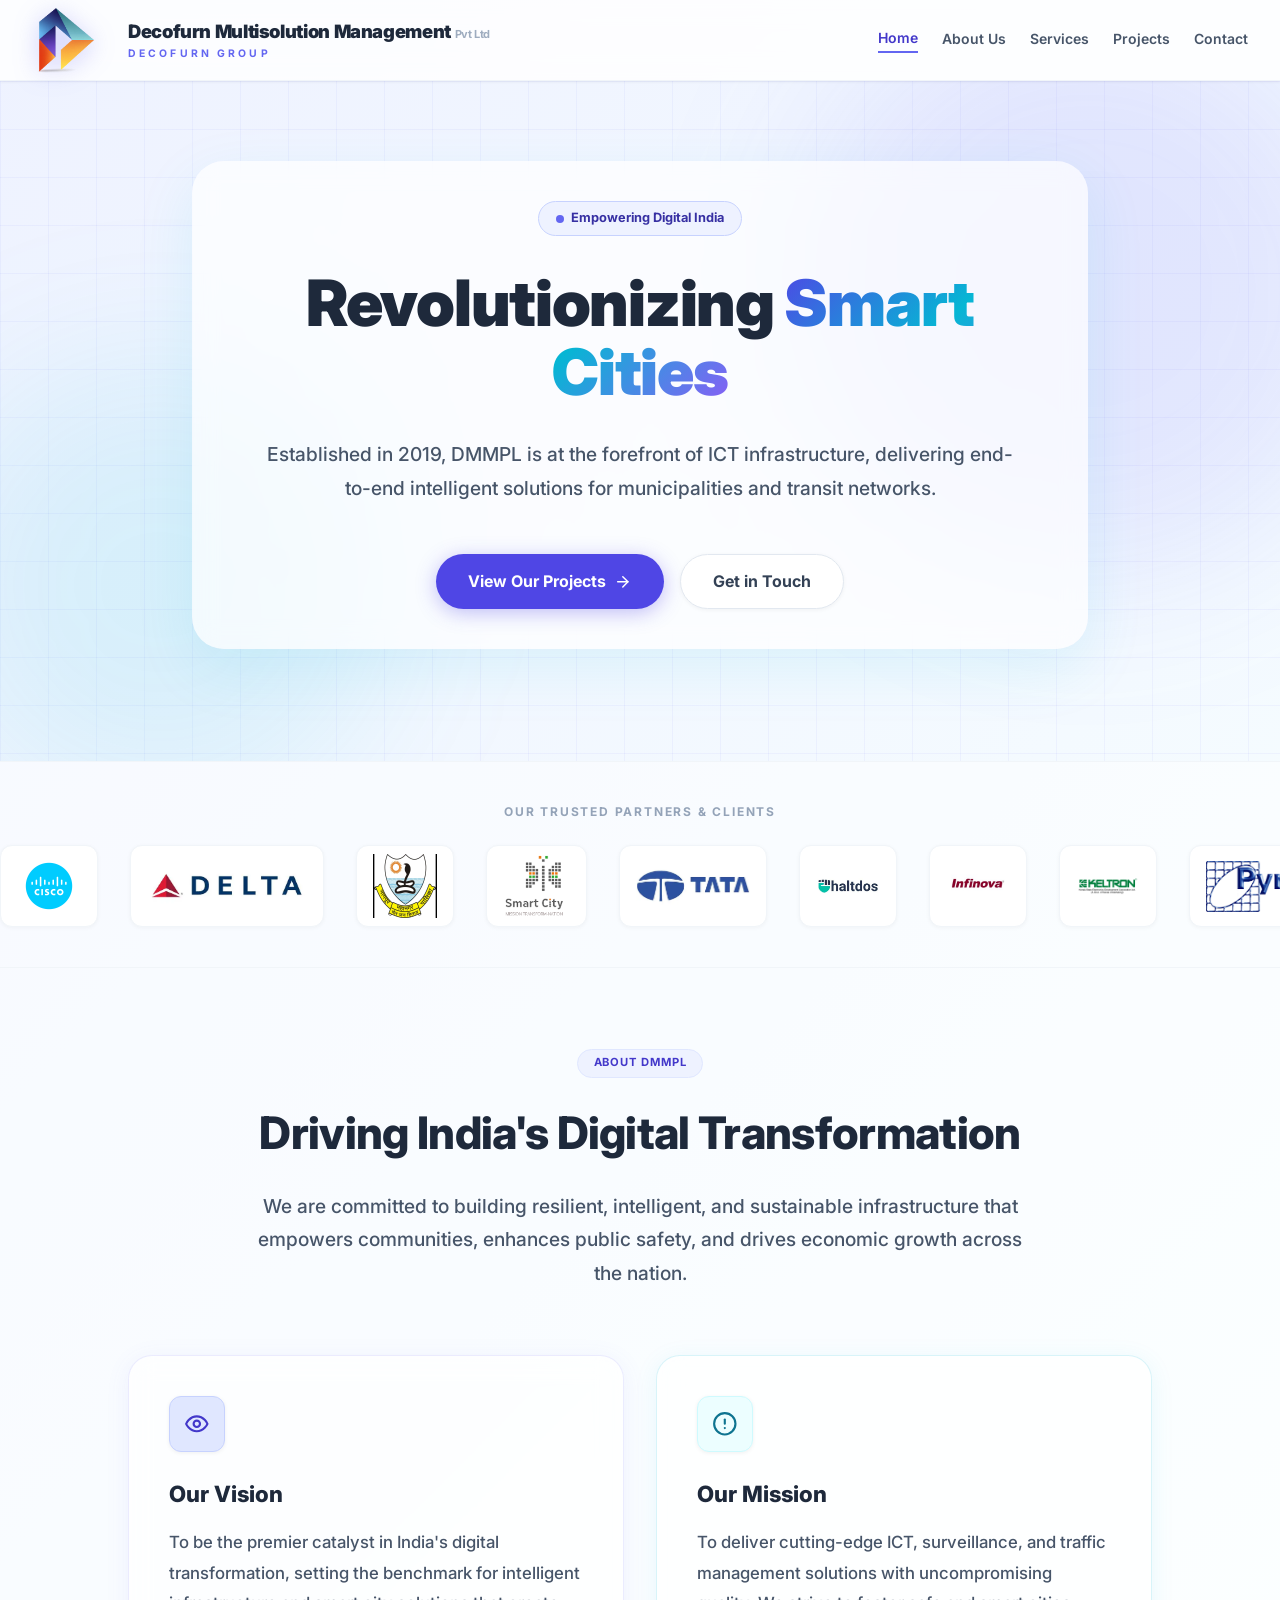
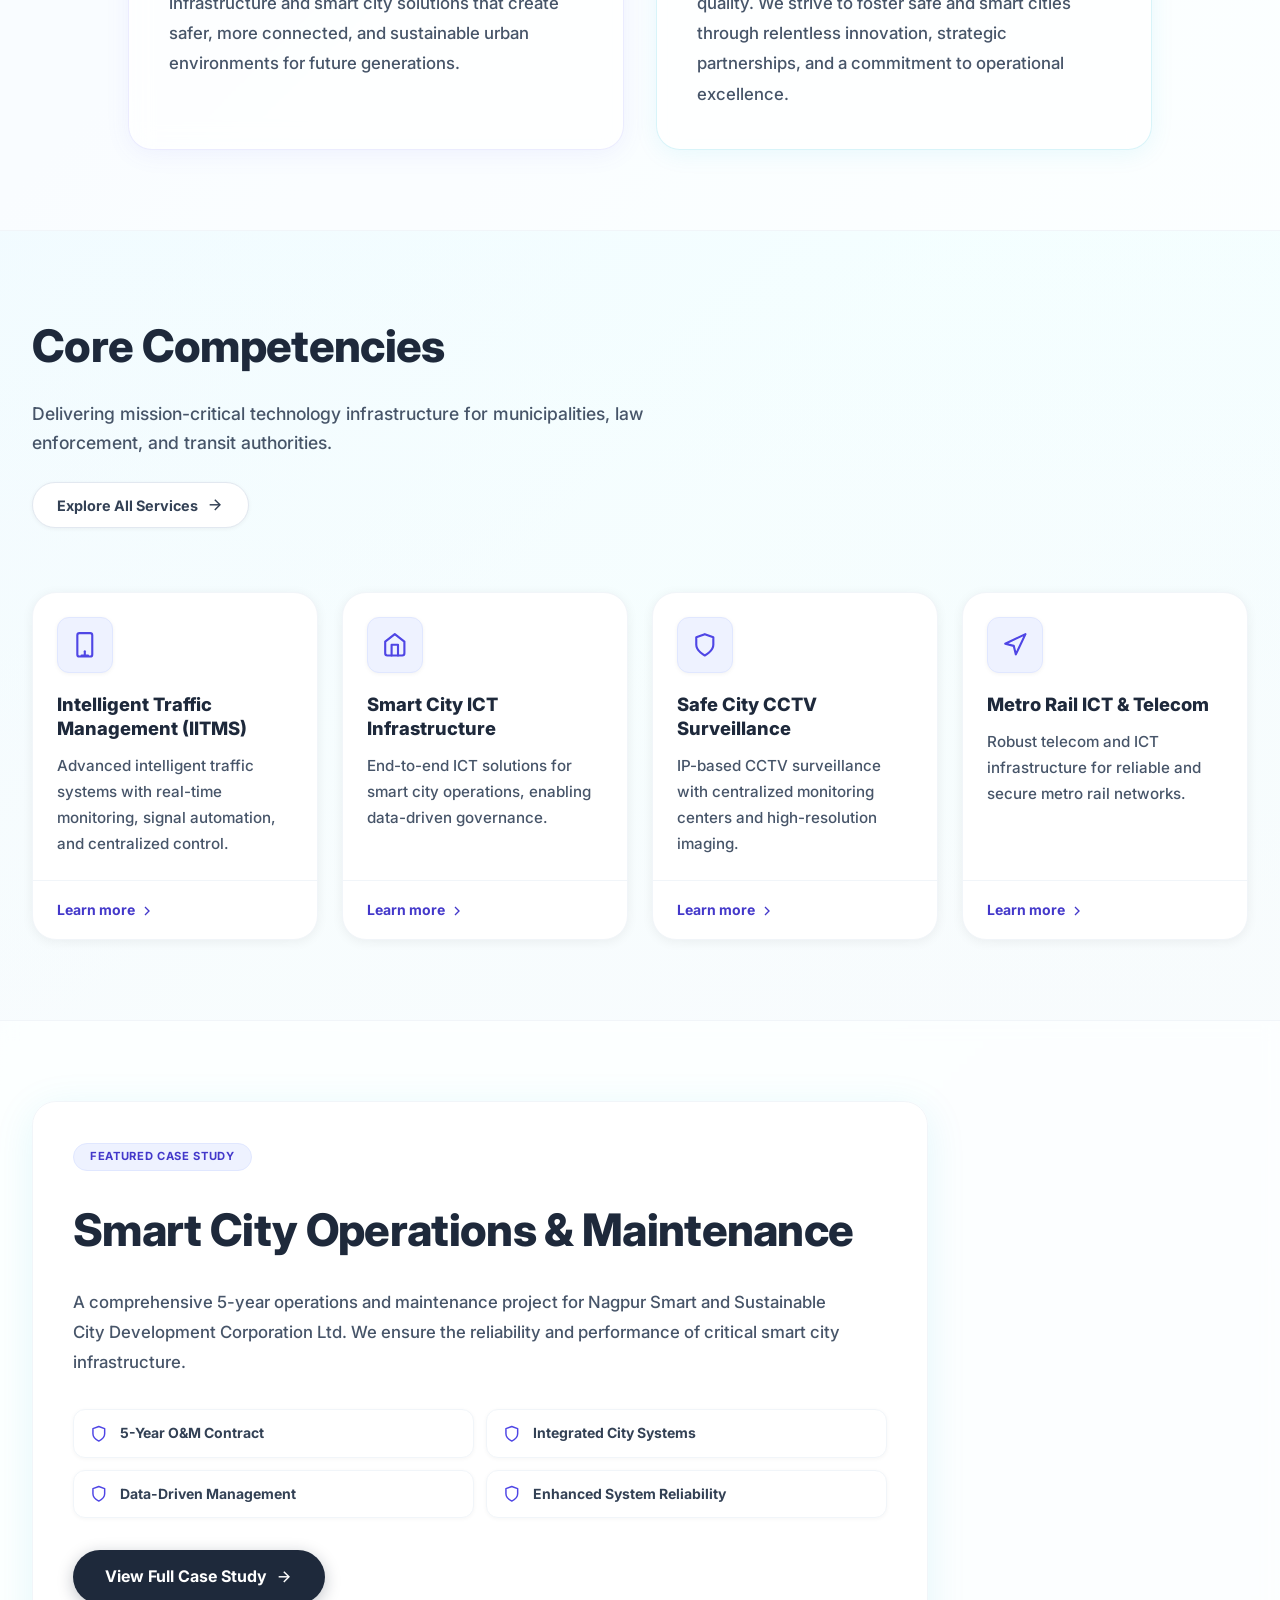
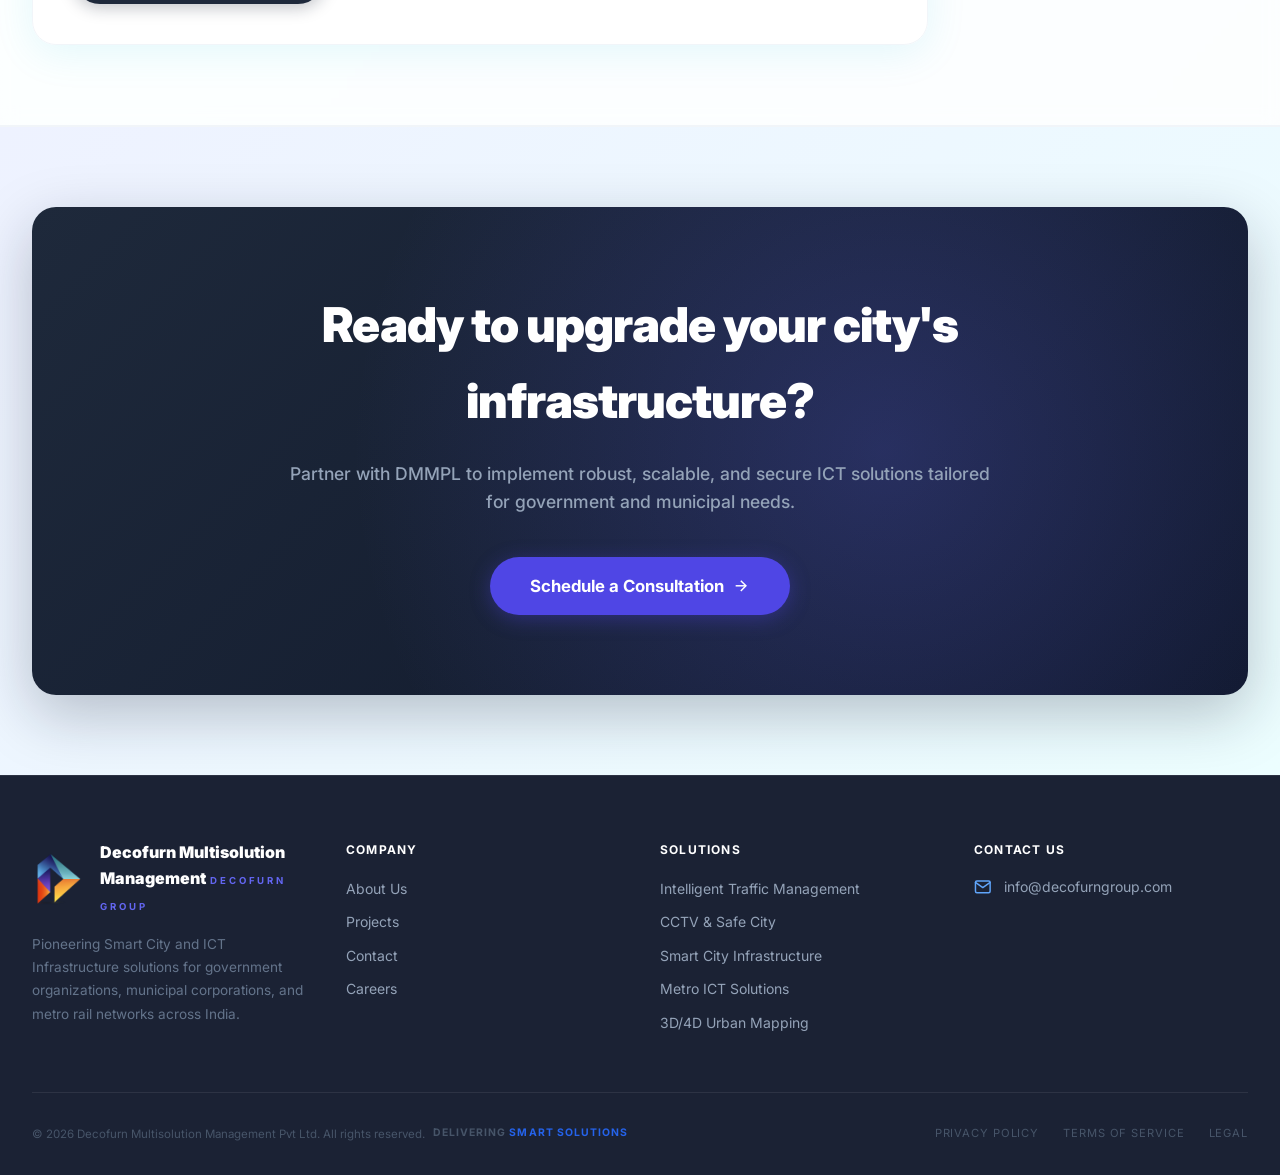
==== index.html @ 56d7ca89 "new" ====
<!DOCTYPE html>
<html lang="en">
<head>
  <meta charset="UTF-8" />
  <meta name="viewport" content="width=device-width, initial-scale=1.0" />
  <title>DMMPL – Revolutionizing Smart Cities | Decofurn Multisolution Management</title>
  <meta name="description" content="DMMPL is at the forefront of ICT infrastructure, delivering intelligent solutions for municipalities and transit networks across India." />
  <link rel="icon" href="favicon.ico" />
  <link rel="stylesheet" href="styles.css" />
</head>
<body class="home-bg">

  <!-- NAVBAR -->
  <nav class="navbar">
    <div class="container">
      <div class="inner">
        <a href="index.html" class="brand-logo">
          <img src="logo.png" alt="DMMPL Logo" />
          <div class="brand-name">
            <span class="main">Decofurn Multisolution Management <span style="font-size:0.6em;font-weight:700;color:#94a3b8;opacity:.9;">Pvt Ltd</span></span>
            <span class="sub">Decofurn Group</span>
          </div>
        </a>
        <div class="nav-links" id="navLinks">
          <a href="index.html" class="active">Home</a>
          <a href="about.html">About Us</a>
          <a href="services.html">Services</a>
          <a href="projects.html">Projects</a>
          <a href="contact.html">Contact</a>
        </div>
        <button class="hamburger" id="hamburger" aria-label="Open menu" aria-expanded="false">
          <svg id="iconMenu" width="24" height="24" fill="none" stroke="currentColor" stroke-width="2" stroke-linecap="round" stroke-linejoin="round" viewBox="0 0 24 24"><line x1="3" y1="6" x2="21" y2="6"/><line x1="3" y1="12" x2="21" y2="12"/><line x1="3" y1="18" x2="21" y2="18"/></svg>
          <svg id="iconClose" width="24" height="24" fill="none" stroke="currentColor" stroke-width="2" stroke-linecap="round" stroke-linejoin="round" viewBox="0 0 24 24" style="display:none"><line x1="18" y1="6" x2="6" y2="18"/><line x1="6" y1="6" x2="18" y2="18"/></svg>
        </button>
      </div>
    </div>
    <div class="mobile-menu" id="mobileMenu">
      <a href="index.html" class="active">Home</a>
      <a href="about.html">About Us</a>
      <a href="services.html">Services</a>
      <a href="projects.html">Projects</a>
      <a href="contact.html">Contact</a>
    </div>
  </nav>

  <!-- HERO -->
  <section style="position:relative;padding:5rem 0 7rem;overflow:hidden;">
    <div class="tech-bg">
      <div class="blob blob-1"></div>
      <div class="blob blob-2"></div>
    </div>
    <div class="container" style="position:relative;z-index:1;">
      <div style="display:flex;justify-content:center;">
        <div class="glass-light fade-in" style="max-width:56rem;width:100%;padding:2.5rem 2rem;border-radius:2rem;box-shadow:0 20px 60px rgba(6,182,212,0.1);display:flex;flex-direction:column;align-items:center;text-align:center;">
          <div class="badge" style="margin-bottom:2rem;">
            <span class="dot"></span>Empowering Digital India
          </div>
          <h1 class="h1" style="color:#1e293b;margin-bottom:2rem;">
            Revolutionizing&nbsp;<span class="gradient-text">Smart Cities</span>
          </h1>
          <p class="lead" style="max-width:48rem;margin-bottom:3rem;">
            Established in 2019, DMMPL is at the forefront of ICT infrastructure, delivering end-to-end intelligent solutions for municipalities and transit networks.
          </p>
          <div style="display:flex;flex-wrap:wrap;gap:1rem;justify-content:center;">
            <a href="projects.html" class="btn btn-primary">
              View Our Projects
              <svg width="20" height="20" fill="none" stroke="currentColor" stroke-width="2" stroke-linecap="round" stroke-linejoin="round" viewBox="0 0 24 24"><line x1="5" y1="12" x2="19" y2="12"/><polyline points="12 5 19 12 12 19"/></svg>
            </a>
            <a href="contact.html" class="btn btn-outline">Get in Touch</a>
          </div>
        </div>
      </div>
    </div>
  </section>

  <!-- LOGO SLIDER -->
  <section class="logo-slider-wrap">
    <p class="logo-slider-label">Our Trusted Partners &amp; Clients</p>
    <div class="logo-slider-track" id="logoTrack">
      <div class="logo-item"><img src="clients/cisco.png" alt="Cisco" onerror="this.src='https://placehold.jp/16/b45309/ffffff/140x44.png?text=Cisco'" /></div>
      <div class="logo-item"><img src="clients/delta.png" alt="Delta" onerror="this.src='https://placehold.jp/16/b45309/ffffff/140x44.png?text=Delta'" /></div>
      <div class="logo-item"><img src="clients/nmc.jpg" alt="NMC" onerror="this.src='https://placehold.jp/16/b45309/ffffff/140x44.png?text=NMC'" /></div>
      <div class="logo-item"><img src="clients/smartcity.png" alt="Smart City" onerror="this.src='https://placehold.jp/16/b45309/ffffff/140x44.png?text=Smart+City'" /></div>
      <div class="logo-item"><img src="clients/tata.png" alt="Tata" onerror="this.src='https://placehold.jp/16/b45309/ffffff/140x44.png?text=Tata'" /></div>
      <div class="logo-item"><img src="clients/haltdos2.png" alt="HaltDos" onerror="this.src='https://placehold.jp/16/b45309/ffffff/140x44.png?text=HaltDos'" /></div>
      <div class="logo-item"><img src="clients/infinova.png.jpeg" alt="Infinova" onerror="this.src='https://placehold.jp/16/b45309/ffffff/140x44.png?text=Infinova'" /></div>
      <div class="logo-item"><img src="clients/keltron1.png" alt="Keltron" onerror="this.src='https://placehold.jp/16/b45309/ffffff/140x44.png?text=Keltron'" /></div>
      <div class="logo-item"><img src="clients/pyrotech.png" alt="Pyrotech" onerror="this.src='https://placehold.jp/16/b45309/ffffff/140x44.png?text=Pyrotech'" /></div>
      <!-- duplicate for seamless scroll -->
      <div class="logo-item"><img src="clients/cisco.png" alt="Cisco" onerror="this.src='https://placehold.jp/16/b45309/ffffff/140x44.png?text=Cisco'" /></div>
      <div class="logo-item"><img src="clients/delta.png" alt="Delta" onerror="this.src='https://placehold.jp/16/b45309/ffffff/140x44.png?text=Delta'" /></div>
      <div class="logo-item"><img src="clients/nmc.jpg" alt="NMC" onerror="this.src='https://placehold.jp/16/b45309/ffffff/140x44.png?text=NMC'" /></div>
      <div class="logo-item"><img src="clients/smartcity.png" alt="Smart City" onerror="this.src='https://placehold.jp/16/b45309/ffffff/140x44.png?text=Smart+City'" /></div>
      <div class="logo-item"><img src="clients/tata.png" alt="Tata" onerror="this.src='https://placehold.jp/16/b45309/ffffff/140x44.png?text=Tata'" /></div>
      <div class="logo-item"><img src="clients/haltdos2.png" alt="HaltDos" onerror="this.src='https://placehold.jp/16/b45309/ffffff/140x44.png?text=HaltDos'" /></div>
      <div class="logo-item"><img src="clients/infinova.png.jpeg" alt="Infinova" onerror="this.src='https://placehold.jp/16/b45309/ffffff/140x44.png?text=Infinova'" /></div>
      <div class="logo-item"><img src="clients/keltron1.png" alt="Keltron" onerror="this.src='https://placehold.jp/16/b45309/ffffff/140x44.png?text=Keltron'" /></div>
      <div class="logo-item"><img src="clients/pyrotech.png" alt="Pyrotech" onerror="this.src='https://placehold.jp/16/b45309/ffffff/140x44.png?text=Pyrotech'" /></div>
    </div>
  </section>

  <!-- VISION & MISSION -->
  <section class="section" style="background:rgba(255,255,255,0.5);">
    <div class="container">
      <div style="max-width:48rem;margin:0 auto;text-align:center;margin-bottom:4rem;">
        <span class="section-tag">About DMMPL</span>
        <h2 class="h2" style="color:#1e293b;margin-bottom:1.25rem;">Driving India's Digital Transformation</h2>
        <p class="lead">We are committed to building resilient, intelligent, and sustainable infrastructure that empowers communities, enhances public safety, and drives economic growth across the nation.</p>
      </div>
      <div class="grid-2" style="max-width:64rem;margin:0 auto;">
        <div class="vm-card fade-in">
          <div class="vm-icon indigo">
            <svg fill="none" stroke="currentColor" stroke-width="2" stroke-linecap="round" stroke-linejoin="round" viewBox="0 0 24 24"><path d="M2 12s3-7 10-7 10 7 10 7-3 7-10 7-10-7-10-7z"/><circle cx="12" cy="12" r="3"/></svg>
          </div>
          <h3 style="font-size:1.4rem;font-weight:800;color:#1e293b;margin-bottom:1rem;">Our Vision</h3>
          <p style="color:#475569;line-height:1.8;font-size:1.05rem;font-weight:500;">To be the premier catalyst in India's digital transformation, setting the benchmark for intelligent infrastructure and smart city solutions that create safer, more connected, and sustainable urban environments for future generations.</p>
        </div>
        <div class="vm-card fade-in" style="border-color:rgba(6,182,212,0.15);box-shadow:0 4px 24px rgba(6,182,212,0.08);">
          <div class="vm-icon cyan">
            <svg fill="none" stroke="currentColor" stroke-width="2" stroke-linecap="round" stroke-linejoin="round" viewBox="0 0 24 24"><circle cx="12" cy="12" r="10"/><line x1="12" y1="8" x2="12" y2="12"/><line x1="12" y1="16" x2="12.01" y2="16"/></svg>
          </div>
          <h3 style="font-size:1.4rem;font-weight:800;color:#1e293b;margin-bottom:1rem;">Our Mission</h3>
          <p style="color:#475569;line-height:1.8;font-size:1.05rem;font-weight:500;">To deliver cutting-edge ICT, surveillance, and traffic management solutions with uncompromising quality. We strive to foster safe and smart cities through relentless innovation, strategic partnerships, and a commitment to operational excellence.</p>
        </div>
      </div>
    </div>
  </section>

  <!-- SERVICES OVERVIEW -->
  <section class="section" style="background:linear-gradient(to bottom,rgba(236,254,255,0.3),rgba(248,250,252,0.5));border-top:1px solid #f1f5f9;">
    <div class="container">
      <div style="display:flex;flex-direction:column;gap:1.5rem;margin-bottom:4rem;">
        <div style="max-width:40rem;">
          <h2 class="h2" style="color:#1e293b;margin-bottom:1rem;">Core Competencies</h2>
          <p style="color:#475569;font-size:1.1rem;font-weight:500;line-height:1.7;">Delivering mission-critical technology infrastructure for municipalities, law enforcement, and transit authorities.</p>
        </div>
        <div>
          <a href="services.html" class="btn btn-outline" style="font-size:0.9rem;padding:0.65rem 1.5rem;">
            Explore All Services
            <svg width="16" height="16" fill="none" stroke="currentColor" stroke-width="2" viewBox="0 0 24 24"><line x1="5" y1="12" x2="19" y2="12"/><polyline points="12 5 19 12 12 19"/></svg>
          </a>
        </div>
      </div>
      <div class="grid-4">
        <!-- Card 1 -->
        <div class="card fade-in">
          <div class="card-header">
            <div class="card-icon">
              <svg fill="none" stroke="currentColor" stroke-width="2" stroke-linecap="round" stroke-linejoin="round" viewBox="0 0 24 24"><rect x="5" y="1" width="14" height="22" rx="2" ry="2"/><polyline points="12 18 12 22"/><line x1="9" y1="22" x2="15" y2="22"/></svg>
            </div>
            <h3>Intelligent Traffic Management (IITMS)</h3>
          </div>
          <div class="card-body"><p>Advanced intelligent traffic systems with real-time monitoring, signal automation, and centralized control.</p></div>
          <div class="card-footer">
            <a href="services.html#traffic" class="card-learn-more">Learn more <svg fill="none" stroke="currentColor" stroke-width="2" viewBox="0 0 24 24"><polyline points="9 18 15 12 9 6"/></svg></a>
          </div>
        </div>
        <!-- Card 2 -->
        <div class="card fade-in">
          <div class="card-header">
            <div class="card-icon">
              <svg fill="none" stroke="currentColor" stroke-width="2" stroke-linecap="round" stroke-linejoin="round" viewBox="0 0 24 24"><path d="M3 9L12 2 21 9V20a2 2 0 0 1-2 2H5a2 2 0 0 1-2-2z"/><polyline points="9 22 9 12 15 12 15 22"/></svg>
            </div>
            <h3>Smart City ICT Infrastructure</h3>
          </div>
          <div class="card-body"><p>End-to-end ICT solutions for smart city operations, enabling data-driven governance.</p></div>
          <div class="card-footer">
            <a href="services.html#smart-city" class="card-learn-more">Learn more <svg fill="none" stroke="currentColor" stroke-width="2" viewBox="0 0 24 24"><polyline points="9 18 15 12 9 6"/></svg></a>
          </div>
        </div>
        <!-- Card 3 -->
        <div class="card fade-in">
          <div class="card-header">
            <div class="card-icon">
              <svg fill="none" stroke="currentColor" stroke-width="2" stroke-linecap="round" stroke-linejoin="round" viewBox="0 0 24 24"><path d="M12 22s8-4 8-10V5l-8-3-8 3v7c0 6 8 10 8 10z"/></svg>
            </div>
            <h3>Safe City CCTV Surveillance</h3>
          </div>
          <div class="card-body"><p>IP-based CCTV surveillance with centralized monitoring centers and high-resolution imaging.</p></div>
          <div class="card-footer">
            <a href="services.html#cctv" class="card-learn-more">Learn more <svg fill="none" stroke="currentColor" stroke-width="2" viewBox="0 0 24 24"><polyline points="9 18 15 12 9 6"/></svg></a>
          </div>
        </div>
        <!-- Card 4 -->
        <div class="card fade-in">
          <div class="card-header">
            <div class="card-icon">
              <svg fill="none" stroke="currentColor" stroke-width="2" stroke-linecap="round" stroke-linejoin="round" viewBox="0 0 24 24"><polygon points="3 11 22 2 13 21 11 13 3 11"/></svg>
            </div>
            <h3>Metro Rail ICT &amp; Telecom</h3>
          </div>
          <div class="card-body"><p>Robust telecom and ICT infrastructure for reliable and secure metro rail networks.</p></div>
          <div class="card-footer">
            <a href="services.html#metro" class="card-learn-more">Learn more <svg fill="none" stroke="currentColor" stroke-width="2" viewBox="0 0 24 24"><polyline points="9 18 15 12 9 6"/></svg></a>
          </div>
        </div>
      </div>
    </div>
  </section>

  <!-- FEATURED PROJECT -->
  <section class="section" style="border-top:1px solid #f1f5f9;border-bottom:1px solid #f1f5f9;background:rgba(255,255,255,0.6);backdrop-filter:blur(8px);">
    <div class="container">
      <div class="featured-project fade-in-left">
        <span class="badge-sm" style="margin-bottom:1.5rem;">Featured Case Study</span>
        <h2 class="h2" style="color:#1e293b;margin-bottom:1.25rem;">Smart City Operations &amp; Maintenance</h2>
        <p style="color:#475569;font-size:1.05rem;line-height:1.8;margin-bottom:2rem;max-width:48rem;font-weight:500;">A comprehensive 5-year operations and maintenance project for Nagpur Smart and Sustainable City Development Corporation Ltd. We ensure the reliability and performance of critical smart city infrastructure.</p>
        <ul class="highlight-list">
          <li class="highlight-item">
            <svg fill="none" stroke="currentColor" stroke-width="2" stroke-linecap="round" stroke-linejoin="round" viewBox="0 0 24 24"><path d="M12 22s8-4 8-10V5l-8-3-8 3v7c0 6 8 10 8 10z"/></svg>
            <span>5-Year O&amp;M Contract</span>
          </li>
          <li class="highlight-item">
            <svg fill="none" stroke="currentColor" stroke-width="2" stroke-linecap="round" stroke-linejoin="round" viewBox="0 0 24 24"><path d="M12 22s8-4 8-10V5l-8-3-8 3v7c0 6 8 10 8 10z"/></svg>
            <span>Integrated City Systems</span>
          </li>
          <li class="highlight-item">
            <svg fill="none" stroke="currentColor" stroke-width="2" stroke-linecap="round" stroke-linejoin="round" viewBox="0 0 24 24"><path d="M12 22s8-4 8-10V5l-8-3-8 3v7c0 6 8 10 8 10z"/></svg>
            <span>Data-Driven Management</span>
          </li>
          <li class="highlight-item">
            <svg fill="none" stroke="currentColor" stroke-width="2" stroke-linecap="round" stroke-linejoin="round" viewBox="0 0 24 24"><path d="M12 22s8-4 8-10V5l-8-3-8 3v7c0 6 8 10 8 10z"/></svg>
            <span>Enhanced System Reliability</span>
          </li>
        </ul>
        <a href="projects.html" class="btn btn-dark">
          View Full Case Study
          <svg width="16" height="16" fill="none" stroke="currentColor" stroke-width="2" viewBox="0 0 24 24"><line x1="5" y1="12" x2="19" y2="12"/><polyline points="12 5 19 12 12 19"/></svg>
        </a>
      </div>
    </div>
  </section>

  <!-- CTA BANNER -->
  <section class="section" style="background:linear-gradient(135deg,#eef2ff,#ecfeff);border-top:1px solid #f1f5f9;">
    <div class="container">
      <div class="cta-banner fade-in">
        <div class="cta-banner-inner">
          <h2>Ready to upgrade your city's infrastructure?</h2>
          <p>Partner with DMMPL to implement robust, scalable, and secure ICT solutions tailored for government and municipal needs.</p>
          <a href="contact.html" class="btn btn-primary" style="font-size:1.05rem;padding:1rem 2.5rem;">
            Schedule a Consultation
            <svg width="20" height="20" fill="none" stroke="currentColor" stroke-width="2" viewBox="0 0 24 24"><line x1="5" y1="12" x2="19" y2="12"/><polyline points="12 5 19 12 12 19"/></svg>
          </a>
        </div>
      </div>
    </div>
  </section>

  <!-- FOOTER -->
  <footer>
    <div class="container">
      <div class="footer-grid">
        <div>
          <div class="footer-brand-logo">
            <img src="logo.png" alt="DMMPL Logo" />
            <div class="footer-brand-name">
              <span class="main">Decofurn Multisolution Management</span>
              <span class="sub">Decofurn Group</span>
            </div>
          </div>
          <p class="desc">Pioneering Smart City and ICT Infrastructure solutions for government organizations, municipal corporations, and metro rail networks across India.</p>
        </div>
        <div>
          <h4>Company</h4>
          <ul>
            <li><a href="about.html">About Us</a></li>
            <li><a href="projects.html">Projects</a></li>
            <li><a href="contact.html">Contact</a></li>
            <li><a href="#">Careers</a></li>
          </ul>
        </div>
        <div>
          <h4>Solutions</h4>
          <ul>
            <li><a href="services.html#traffic">Intelligent Traffic Management</a></li>
            <li><a href="services.html#cctv">CCTV &amp; Safe City</a></li>
            <li><a href="services.html#smart-city">Smart City Infrastructure</a></li>
            <li><a href="services.html#metro">Metro ICT Solutions</a></li>
            <li><a href="services.html#mapping">3D/4D Urban Mapping</a></li>
          </ul>
        </div>
        <div>
          <h4>Contact Us</h4>
          <ul class="footer-contact">
            <li>
              <svg fill="none" stroke="currentColor" stroke-width="2" stroke-linecap="round" stroke-linejoin="round" viewBox="0 0 24 24"><path d="M4 4h16c1.1 0 2 .9 2 2v12c0 1.1-.9 2-2 2H4c-1.1 0-2-.9-2-2V6c0-1.1.9-2 2-2z"/><polyline points="22 6 12 13 2 6"/></svg>
              <span>info@decofurngroup.com</span>
            </li>
          </ul>
        </div>
      </div>
      <div class="footer-bottom">
        <div style="display:flex;flex-wrap:wrap;gap:0.5rem;align-items:center;justify-content:center;">
          <p>&copy; <span id="year"></span> Decofurn Multisolution Management Pvt Ltd. All rights reserved.</p>
          <span style="display:none;" class="sep">|</span>
          <p style="font-weight:700;text-transform:uppercase;letter-spacing:0.1em;font-size:0.65rem;">Delivering <a href="https://www.codenbuild.tech" target="_blank" rel="noopener" style="color:#2563eb;">SMART SOLUTIONS</a></p>
        </div>
        <div class="footer-bottom-links">
          <a href="#">Privacy Policy</a>
          <a href="#">Terms of Service</a>
          <a href="#">Legal</a>
        </div>
      </div>
    </div>
  </footer>

  <!-- Scroll to Top -->
  <button id="scroll-top" aria-label="Scroll to top">
    <svg fill="none" stroke="currentColor" stroke-width="2.5" stroke-linecap="round" stroke-linejoin="round" viewBox="0 0 24 24"><polyline points="18 15 12 9 6 15"/></svg>
  </button>

  <script src="main.js"></script>
</body>
</html>
---- styles.css ----
/* ============================================
   DMML Corporate Website – styles.css
   ============================================ */

@import url('https://fonts.googleapis.com/css2?family=Inter:wght@400;500;600;700;800;900&display=swap');

/* ─── Reset & Base ─────────────────────────── */
*, *::before, *::after { box-sizing: border-box; margin: 0; padding: 0; }

html { scroll-behavior: smooth; }

body {
  font-family: 'Inter', sans-serif;
  color: #1e293b;
  background: #f8fafc;
  line-height: 1.6;
  min-height: 100vh;
}

img { max-width: 100%; display: block; }
a  { text-decoration: none; color: inherit; }
ul { list-style: none; }

/* ─── CSS Variables ─────────────────────────── */
:root {
  --indigo-50:  #eef2ff;
  --indigo-100: #e0e7ff;
  --indigo-200: #c7d2fe;
  --indigo-500: #6366f1;
  --indigo-600: #4f46e5;
  --indigo-700: #4338ca;
  --indigo-800: #3730a3;
  --cyan-50:    #ecfeff;
  --cyan-100:   #cffafe;
  --cyan-500:   #06b6d4;
  --cyan-700:   #0e7490;
  --blue-50:    #eff6ff;
  --blue-100:   #dbeafe;
  --blue-400:   #60a5fa;
  --blue-500:   #3b82f6;
  --blue-600:   #2563eb;
  --blue-700:   #1d4ed8;
  --slate-50:   #f8fafc;
  --slate-100:  #f1f5f9;
  --slate-200:  #e2e8f0;
  --slate-300:  #cbd5e1;
  --slate-400:  #94a3b8;
  --slate-500:  #64748b;
  --slate-600:  #475569;
  --slate-700:  #334155;
  --slate-800:  #1e293b;
  --slate-900:  #0f172a;
  --emerald-50: #ecfdf5;
  --emerald-100:#d1fae5;
  --emerald-500:#10b981;
  --emerald-700:#047857;
  --red-50:     #fef2f2;
  --red-200:    #fecaca;
  --red-800:    #991b1b;
}

/* ─── Container ─────────────────────────────── */
.container {
  width: 100%;
  max-width: 1280px;
  margin: 0 auto;
  padding: 0 1rem;
}
@media (min-width: 640px)  { .container { padding: 0 1.5rem; } }
@media (min-width: 1024px) { .container { padding: 0 2rem;   } }

/* ─── Glassmorphism utilities ────────────────── */
.glass-light {
  background: rgba(255,255,255,0.7);
  backdrop-filter: blur(12px);
  -webkit-backdrop-filter: blur(12px);
}
.glass-dark {
  background: rgba(15,23,42,0.92);
  backdrop-filter: blur(12px);
  -webkit-backdrop-filter: blur(12px);
}

/* ─── NAVBAR ────────────────────────────────── */
.navbar {
  position: sticky;
  top: 0;
  z-index: 50;
  width: 100%;
  background: rgba(255,255,255,0.82);
  backdrop-filter: blur(12px);
  -webkit-backdrop-filter: blur(12px);
  border-bottom: 1px solid var(--slate-100);
  box-shadow: 0 1px 3px rgba(0,0,0,0.06);
}
.navbar .inner {
  display: flex;
  align-items: center;
  justify-content: space-between;
  height: 80px;
}
.brand-logo {
  display: flex;
  align-items: center;
  gap: 1rem;
  text-decoration: none;
}
.brand-logo img {
  height: 72px;
  width: auto;
  object-fit: contain;
  filter: drop-shadow(0 4px 12px rgba(99,102,241,0.3));
  animation: logoPulse 4s ease-in-out infinite;
}
@keyframes logoPulse {
  0%,100% { transform: scale(1) rotate(-2deg); }
  50%      { transform: scale(1.05) rotate(2deg); }
}
.brand-logo:hover img { transform: scale(1.15) rotate(-5deg); transition: transform .3s; }
.brand-name { display: flex; flex-direction: column; margin-left: 0.5rem; padding-top: 0.25rem; }
.brand-name .main {
  font-size: 1.15rem;
  font-weight: 900;
  letter-spacing: -0.02em;
  color: var(--slate-800);
  line-height: 1;
}
.brand-name .sub {
  font-size: 0.65rem;
  font-weight: 700;
  letter-spacing: 0.3em;
  color: var(--indigo-500);
  text-transform: uppercase;
  margin-top: 0.35rem;
}

/* Desktop nav links */
.nav-links {
  display: none;
  align-items: center;
  gap: 1.5rem;
}
.nav-links a {
  font-size: 0.875rem;
  font-weight: 600;
  color: var(--slate-600);
  transition: color .2s;
  padding-bottom: 2px;
}
.nav-links a:hover, .nav-links a.active {
  color: var(--indigo-700);
}
.nav-links a.active {
  border-bottom: 2px solid var(--indigo-500);
}
@media (min-width: 768px) { .nav-links { display: flex; } }

/* Hamburger */
.hamburger {
  display: flex;
  background: none;
  border: none;
  cursor: pointer;
  color: var(--slate-600);
  padding: 0.25rem;
}
.hamburger:hover { color: var(--slate-900); }
@media (min-width: 768px) { .hamburger { display: none; } }

/* Mobile menu */
.mobile-menu {
  display: none;
  background: #fff;
  border-bottom: 1px solid var(--slate-100);
  box-shadow: 0 2px 8px rgba(0,0,0,0.06);
  padding: 0.5rem 1rem 1rem;
}
.mobile-menu.open { display: block; }
.mobile-menu a {
  display: block;
  padding: 0.65rem 0.75rem;
  border-radius: 0.5rem;
  font-weight: 600;
  color: var(--slate-600);
  transition: background .15s, color .15s;
}
.mobile-menu a:hover, .mobile-menu a.active {
  background: var(--indigo-50);
  color: var(--indigo-700);
}

/* ─── FOOTER ─────────────────────────────────── */
footer {
  background: rgba(15,23,42,0.95);
  backdrop-filter: blur(12px);
  border-top: 1px solid rgba(255,255,255,0.08);
  padding: 4rem 0 2rem;
  color: #94a3b8;
}
.footer-grid {
  display: grid;
  grid-template-columns: 1fr;
  gap: 2.5rem;
  margin-bottom: 3rem;
}
@media (min-width: 768px)  { .footer-grid { grid-template-columns: repeat(2,1fr); } }
@media (min-width: 1024px) { .footer-grid { grid-template-columns: repeat(4,1fr); } }
.footer-brand-logo { display: flex; align-items: center; gap: 0.75rem; }
.footer-brand-logo img { height: 56px; width: auto; object-fit: contain; }
.footer-brand-name .main { font-size: 1rem; font-weight: 900; color: #fff; line-height: 1; }
.footer-brand-name .sub { font-size: 0.6rem; font-weight: 700; letter-spacing: 0.3em; color: var(--indigo-500); text-transform: uppercase; margin-top: 0.3rem; }
footer p.desc { font-size: 0.85rem; color: #64748b; line-height: 1.7; margin-top: 1rem; }
footer h4 {
  font-size: 0.75rem;
  font-weight: 700;
  text-transform: uppercase;
  letter-spacing: 0.1em;
  color: #fff;
  margin-bottom: 1rem;
}
footer ul li { margin-bottom: 0.5rem; }
footer ul a { font-size: 0.875rem; color: #94a3b8; transition: color .2s; }
footer ul a:hover { color: var(--blue-400); }
.footer-contact li { display: flex; align-items: flex-start; gap: 0.75rem; margin-bottom: 1rem; }
.footer-contact svg { width: 1.1rem; height: 1.1rem; color: var(--blue-400); flex-shrink: 0; margin-top: 2px; }
.footer-contact span { font-size: 0.875rem; line-height: 1.6; }
.footer-bottom {
  border-top: 1px solid rgba(255,255,255,0.08);
  padding-top: 2rem;
  display: flex;
  flex-direction: column;
  gap: 1rem;
  align-items: center;
  text-align: center;
  font-size: 0.72rem;
  color: #475569;
}
@media (min-width: 768px) {
  .footer-bottom {
    flex-direction: row;
    justify-content: space-between;
    text-align: left;
  }
}
.footer-bottom-links { display: flex; gap: 1.5rem; text-transform: uppercase; letter-spacing: 0.08em; font-size: 0.7rem; }
.footer-bottom-links a:hover { color: #fff; }

/* ─── PAGE HERO ──────────────────────────────── */
.page-hero {
  position: relative;
  padding: 8rem 0 5rem;
  overflow: hidden;
  color: #fff;
  text-align: center;
}
.page-hero::before {
  content: '';
  position: absolute;
  inset: 0;
  background: inherit;
  filter: brightness(0.4);
  z-index: 0;
}
.page-hero-bg {
  position: absolute;
  inset: 0;
  background-size: cover;
  background-position: center;
  z-index: 0;
}
.page-hero-overlay {
  position: absolute;
  inset: 0;
  background: linear-gradient(135deg, rgba(15,23,42,0.75) 0%, rgba(30,58,138,0.55) 100%);
  z-index: 1;
}
.page-hero-content {
  position: relative;
  z-index: 2;
}
.page-hero h1 {
  font-size: clamp(2rem, 5vw, 3.75rem);
  font-weight: 900;
  letter-spacing: -0.02em;
  margin-bottom: 1.25rem;
}
.page-hero p {
  font-size: clamp(1rem, 2.5vw, 1.25rem);
  color: rgba(255,255,255,0.82);
  max-width: 640px;
  margin: 0 auto;
  font-weight: 500;
  line-height: 1.7;
}

/* ─── BUTTONS ────────────────────────────────── */
.btn {
  display: inline-flex;
  align-items: center;
  justify-content: center;
  gap: 0.5rem;
  font-family: 'Inter', sans-serif;
  font-weight: 700;
  font-size: 1rem;
  border: none;
  cursor: pointer;
  transition: all .25s;
  text-decoration: none;
}
.btn-primary {
  background: var(--indigo-600);
  color: #fff;
  padding: 0.875rem 2rem;
  border-radius: 9999px;
  box-shadow: 0 4px 20px rgba(79,70,229,0.35);
}
.btn-primary:hover { background: var(--indigo-700); transform: translateY(-2px); }

.btn-outline {
  background: #fff;
  color: var(--slate-700);
  border: 1.5px solid var(--slate-200);
  padding: 0.875rem 2rem;
  border-radius: 9999px;
  box-shadow: 0 1px 4px rgba(0,0,0,0.05);
}
.btn-outline:hover { background: var(--slate-50); transform: translateY(-2px); }

.btn-dark {
  background: var(--slate-800);
  color: #fff;
  padding: 0.875rem 2rem;
  border-radius: 9999px;
  box-shadow: 0 4px 16px rgba(15,23,42,0.25);
}
.btn-dark:hover { background: var(--slate-900); transform: translateY(-2px); }

.btn-blue {
  background: var(--blue-600);
  color: #fff;
  padding: 0.875rem 2.5rem;
  border-radius: 0.75rem;
  box-shadow: 0 4px 16px rgba(37,99,235,0.3);
  width: 100%;
  font-size: 1rem;
  height: 3.25rem;
}
.btn-blue:hover { background: var(--blue-700); transform: translateY(-2px); }

.btn svg { width: 1.1rem; height: 1.1rem; flex-shrink: 0; }

/* ─── BADGE ──────────────────────────────────── */
.badge {
  display: inline-flex;
  align-items: center;
  gap: 0.4rem;
  border-radius: 9999px;
  border: 1px solid var(--indigo-200);
  background: var(--indigo-50);
  padding: 0.4rem 1.1rem;
  font-size: 0.8rem;
  font-weight: 700;
  color: var(--indigo-800);
}
.badge .dot {
  width: 8px; height: 8px;
  border-radius: 50%;
  background: var(--indigo-500);
  flex-shrink: 0;
}
.badge-sm {
  display: inline-flex;
  align-items: center;
  border-radius: 9999px;
  border: 1px solid var(--indigo-100);
  background: var(--indigo-50);
  padding: 0.25rem 1rem;
  font-size: 0.7rem;
  font-weight: 700;
  color: var(--indigo-700);
  text-transform: uppercase;
  letter-spacing: 0.06em;
}

/* ─── SECTION SPACING ─────────────────────────── */
.section   { padding: 5rem 0; }
.section-sm{ padding: 3rem 0; }
.section-xl{ padding: 7rem 0; }

/* ─── CARD ──────────────────────────────────── */
.card {
  background: #fff;
  border: 1px solid var(--slate-100);
  border-radius: 1.5rem;
  box-shadow: 0 2px 12px rgba(0,0,0,0.06);
  overflow: hidden;
  transition: box-shadow .3s, transform .3s;
  display: flex;
  flex-direction: column;
}
.card:hover {
  box-shadow: 0 10px 32px rgba(6,182,212,0.12);
  transform: translateY(-6px);
}
.card-header { padding: 1.5rem 1.5rem 0.75rem; }
.card-body    { padding: 0 1.5rem 1.5rem; flex: 1; }
.card-footer  { padding: 1rem 1.5rem; border-top: 1px solid var(--slate-100); }
.card-icon {
  width: 3.5rem; height: 3.5rem;
  border-radius: 0.75rem;
  background: var(--indigo-50);
  border: 1px solid var(--indigo-100);
  display: flex; align-items: center; justify-content: center;
  margin-bottom: 1.25rem;
  box-shadow: 0 1px 4px rgba(0,0,0,0.05);
}
.card-icon svg { width: 1.6rem; height: 1.6rem; color: var(--indigo-600); }
.card h3 { font-size: 1.15rem; font-weight: 800; color: var(--slate-800); line-height: 1.3; }
.card p   { font-size: 0.95rem; color: var(--slate-600); line-height: 1.7; font-weight: 500; }
.card-learn-more {
  display: inline-flex;
  align-items: center;
  gap: 0.25rem;
  font-size: 0.875rem;
  font-weight: 700;
  color: var(--indigo-700);
  transition: color .2s;
}
.card-learn-more:hover { color: var(--indigo-900); }
.card-learn-more svg { width: 1rem; height: 1rem; transition: transform .2s; }
.card-learn-more:hover svg { transform: translateX(4px); }

/* ─── LOGO SLIDER ────────────────────────────── */
.logo-slider-wrap {
  overflow: hidden;
  padding: 2.5rem 0;
  background: rgba(255,255,255,0.5);
  border-top: 1px solid var(--slate-100);
  border-bottom: 1px solid var(--slate-100);
}
.logo-slider-label {
  text-align: center;
  font-size: 0.75rem;
  font-weight: 700;
  text-transform: uppercase;
  letter-spacing: 0.15em;
  color: var(--slate-400);
  margin-bottom: 1.5rem;
}
.logo-slider-track {
  display: flex;
  gap: 2rem;
  width: max-content;
  animation: scrollLogos 40s linear infinite;
}
.logo-slider-track:hover { animation-play-state: paused; }
@keyframes scrollLogos {
  from { transform: translateX(0); }
  to   { transform: translateX(-50%); }
}
.logo-item {
  display: flex;
  align-items: center;
  justify-content: center;
  background: #fff;
  border: 1px solid var(--slate-100);
  border-radius: 0.75rem;
  padding: 0.5rem 1rem;
  box-shadow: 0 1px 4px rgba(0,0,0,0.04);
  transition: box-shadow .3s, transform .3s;
  flex-shrink: 0;
}
.logo-item:hover { box-shadow: 0 6px 20px rgba(0,0,0,0.1); transform: translateY(-3px); }
.logo-item img { height: 64px; width: auto; object-fit: contain; max-width: 160px; }

/* ─── ANIMATED BACKGROUND (Tech grid) ──────── */
.tech-bg {
  position: absolute;
  inset: 0;
  z-index: 0;
  overflow: hidden;
  pointer-events: none;
}
.tech-bg::before {
  content: '';
  position: absolute;
  inset: 0;
  background-image:
    linear-gradient(rgba(99,102,241,0.06) 1px, transparent 1px),
    linear-gradient(90deg, rgba(99,102,241,0.06) 1px, transparent 1px);
  background-size: 48px 48px;
}
.blob {
  position: absolute;
  border-radius: 50%;
  filter: blur(80px);
  pointer-events: none;
  animation: blobFloat 8s ease-in-out infinite;
}
.blob-1 {
  top: -5rem; right: -6rem;
  width: 36rem; height: 36rem;
  background: rgba(99,102,241,0.12);
  animation-duration: 6s;
}
.blob-2 {
  bottom: -3rem; left: -4rem;
  width: 28rem; height: 28rem;
  background: rgba(6,182,212,0.10);
  animation-duration: 8s;
  animation-delay: 1s;
}
@keyframes blobFloat {
  0%,100% { transform: translate(0,0) scale(1); }
  33%      { transform: translate(15px,-20px) scale(1.05); }
  66%      { transform: translate(-10px,10px) scale(0.98); }
}

/* ─── SECTION FADE-IN (Intersection Observer) ── */
.fade-in {
  opacity: 0;
  transform: translateY(24px);
  transition: opacity .7s ease, transform .7s ease;
}
.fade-in.visible {
  opacity: 1;
  transform: translateY(0);
}
.fade-in-left {
  opacity: 0;
  transform: translateX(-24px);
  transition: opacity .7s ease, transform .7s ease;
}
.fade-in-left.visible { opacity: 1; transform: translateX(0); }
.fade-in-right {
  opacity: 0;
  transform: translateX(24px);
  transition: opacity .7s ease, transform .7s ease;
}
.fade-in-right.visible { opacity: 1; transform: translateX(0); }

/* ─── VISION / MISSION CARDS ─────────────────── */
.vm-card {
  background: rgba(255,255,255,0.7);
  backdrop-filter: blur(12px);
  border-radius: 1.5rem;
  padding: 2.5rem;
  position: relative;
  overflow: hidden;
  box-shadow: 0 4px 24px rgba(99,102,241,0.08);
  border: 1px solid rgba(99,102,241,0.12);
  transition: box-shadow .3s;
}
.vm-card:hover { box-shadow: 0 12px 40px rgba(99,102,241,0.15); }
.vm-icon {
  width: 3.5rem; height: 3.5rem;
  border-radius: 0.75rem;
  display: flex; align-items: center; justify-content: center;
  margin-bottom: 1.5rem;
  box-shadow: 0 1px 4px rgba(0,0,0,0.06);
}
.vm-icon.indigo { background: var(--indigo-100); border: 1px solid var(--indigo-200); }
.vm-icon.indigo svg { color: var(--indigo-700); }
.vm-icon.cyan   { background: var(--cyan-50); border: 1px solid var(--cyan-100); }
.vm-icon.cyan svg { color: var(--cyan-700); }
.vm-icon svg { width: 1.6rem; height: 1.6rem; }

/* ─── FEATURED PROJECT ───────────────────────── */
.featured-project {
  background: rgba(255,255,255,0.7);
  backdrop-filter: blur(12px);
  border: 1px solid var(--slate-100);
  border-radius: 1.5rem;
  padding: 2.5rem;
  max-width: 56rem;
  box-shadow: 0 8px 40px rgba(6,182,212,0.1);
}
.highlight-list { display: grid; grid-template-columns: 1fr 1fr; gap: 0.75rem; margin-bottom: 2rem; }
@media (max-width: 480px) { .highlight-list { grid-template-columns: 1fr; } }
.highlight-item {
  display: flex; align-items: center; gap: 0.75rem;
  background: #fff; border: 1px solid var(--slate-100);
  border-radius: 0.75rem; padding: 0.75rem 1rem;
  box-shadow: 0 1px 4px rgba(0,0,0,0.04);
}
.highlight-item svg { width: 1.1rem; height: 1.1rem; color: var(--indigo-600); flex-shrink: 0; }
.highlight-item span { font-size: 0.875rem; font-weight: 700; color: var(--slate-700); }

/* ─── CTA BANNER ─────────────────────────────── */
.cta-banner {
  background: linear-gradient(135deg, #1e293b, #0f172a);
  border-radius: 1.5rem;
  overflow: hidden;
  position: relative;
  box-shadow: 0 20px 60px rgba(15,23,42,0.25);
}
.cta-banner::before {
  content: '';
  position: absolute;
  inset: 0;
  background: radial-gradient(circle at 70% 50%, rgba(99,102,241,0.25), transparent 60%);
}
.cta-banner-inner {
  position: relative;
  z-index: 1;
  text-align: center;
  padding: 5rem 1.5rem;
  max-width: 48rem;
  margin: 0 auto;
}
.cta-banner h2 { font-size: clamp(1.75rem,4vw,3rem); font-weight: 900; color: #fff; margin-bottom: 1.25rem; letter-spacing: -0.02em; }
.cta-banner p  { font-size: 1.1rem; color: #94a3b8; margin-bottom: 2.5rem; font-weight: 500; }

/* ─── ADMIN STRIP ─────────────────────────────── */
.admin-strip {
  border-top: 1px solid var(--slate-100);
  padding: 1rem 0;
  background: rgba(255,255,255,0.82);
  backdrop-filter: blur(8px);
}
.admin-strip .inner {
  display: flex;
  align-items: center;
  justify-content: space-between;
  gap: 0.75rem;
  flex-wrap: wrap;
}
.admin-strip p { font-size: 0.75rem; color: var(--slate-400); font-weight: 500; }
.admin-link {
  display: inline-flex; align-items: center; gap: 0.5rem;
  font-size: 0.75rem; font-weight: 700; color: var(--slate-500);
  background: #fff; border: 1px solid var(--slate-200);
  padding: 0.4rem 1rem; border-radius: 9999px;
  box-shadow: 0 1px 4px rgba(0,0,0,0.05);
  transition: background .2s;
}
.admin-link:hover { background: var(--slate-50); }
.admin-link svg { width: 0.9rem; height: 0.9rem; }

/* ─── GRID HELPERS ─────────────────────────────── */
.grid-2  { display: grid; gap: 2rem; }
.grid-3  { display: grid; gap: 2rem; }
.grid-4  { display: grid; gap: 1.5rem; }
@media (min-width: 640px)  { .grid-2 { grid-template-columns: repeat(2,1fr); } }
@media (min-width: 768px)  { .grid-3 { grid-template-columns: repeat(3,1fr); } }
@media (min-width: 1024px) { .grid-4 { grid-template-columns: repeat(4,1fr); } }

/* ─── ABOUT PAGE ──────────────────────────────── */
.about-stat-card {
  display: flex; align-items: flex-start; gap: 1rem;
  background: #fff; border: 1px solid var(--slate-100);
  border-radius: 1rem; padding: 1.25rem;
  box-shadow: 0 1px 6px rgba(0,0,0,0.05);
  transition: box-shadow .3s, transform .3s;
}
.about-stat-card:hover { box-shadow: 0 6px 20px rgba(0,0,0,0.08); transform: translateY(-3px); }
.about-stat-icon {
  width: 3rem; height: 3rem;
  border-radius: 0.75rem;
  display: flex; align-items: center; justify-content: center;
  flex-shrink: 0;
}
.about-stat-icon.blue   { background: var(--blue-50);   border: 1px solid var(--blue-100); }
.about-stat-icon.indigo { background: var(--indigo-50); border: 1px solid var(--indigo-100); }
.about-stat-icon svg { width: 1.4rem; height: 1.4rem; }
.about-stat-icon.blue svg { color: var(--blue-600); }
.about-stat-icon.indigo svg { color: var(--indigo-600); }
.core-value-card {
  background: #fff; border: 1px solid var(--slate-100);
  border-radius: 1rem; padding: 2rem;
  box-shadow: 0 1px 6px rgba(0,0,0,0.05);
  transition: box-shadow .3s, transform .3s;
}
.core-value-card:hover { box-shadow: 0 12px 36px rgba(0,0,0,0.1); transform: translateY(-6px); }
.cv-icon {
  width: 3.5rem; height: 3.5rem;
  background: var(--blue-50); border: 1px solid var(--blue-100);
  border-radius: 0.75rem;
  display: flex; align-items: center; justify-content: center;
  margin-bottom: 1.5rem;
}
.cv-icon svg { width: 1.6rem; height: 1.6rem; color: var(--blue-600); }

/* ─── SERVICES PAGE ────────────────────────────── */
.service-row {
  display: flex; flex-direction: column;
  gap: 3rem; align-items: center;
  padding-bottom: 4rem;
  border-bottom: 1px solid var(--slate-100);
}
.service-row:last-child { border-bottom: none; padding-bottom: 0; }
@media (min-width: 1024px) {
  .service-row { flex-direction: row; gap: 5rem; }
  .service-row.reverse { flex-direction: row-reverse; }
}
.service-image {
  flex: 0 0 45%;
  border-radius: 1.5rem; overflow: hidden;
  border: 1px solid var(--slate-200);
  box-shadow: 0 8px 30px rgba(0,0,0,0.1);
  position: relative;
  aspect-ratio: 4/3;
}
.service-image img { width: 100%; height: 100%; object-fit: cover; transition: transform .7s; }
.service-image:hover img { transform: scale(1.05); }
.service-image-badge {
  position: absolute; bottom: 1.5rem; left: 1.5rem;
  background: rgba(255,255,255,0.95);
  backdrop-filter: blur(8px);
  border: 1px solid var(--slate-200);
  border-radius: 1rem; padding: 0.75rem 1rem;
  display: flex; align-items: center; gap: 0.75rem;
  box-shadow: 0 4px 16px rgba(0,0,0,0.1);
}
.service-image-badge .icon-wrap {
  background: var(--blue-50); border: 1px solid var(--blue-100);
  border-radius: 0.5rem; padding: 0.4rem;
}
.service-image-badge .icon-wrap svg { width: 1.3rem; height: 1.3rem; color: var(--blue-600); }
.service-image-badge span { font-size: 0.7rem; font-weight: 800; color: var(--slate-800); text-transform: uppercase; letter-spacing: 0.08em; }
.service-content { flex: 1; }
.challenge-box, .solution-box {
  border-radius: 1rem; padding: 1.5rem;
  margin-bottom: 1rem;
  box-shadow: 0 1px 4px rgba(0,0,0,0.04);
}
.challenge-box { background: var(--slate-50); border: 1px solid var(--slate-200); }
.solution-box  { background: var(--emerald-50); border: 1px solid var(--emerald-100); }
.challenge-box h4 { color: var(--blue-700); font-size: 0.7rem; font-weight: 800; text-transform: uppercase; letter-spacing: 0.1em; margin-bottom: 0.5rem; display: flex; align-items: center; gap: 0.4rem;}
.solution-box  h4 { color: var(--emerald-700); font-size: 0.7rem; font-weight: 800; text-transform: uppercase; letter-spacing: 0.1em; margin-bottom: 0.5rem; display: flex; align-items: center; gap: 0.4rem;}
.challenge-box h4 svg, .solution-box h4 svg { width: 0.9rem; height: 0.9rem; }
.challenge-box p, .solution-box p { font-size: 0.9rem; color: var(--slate-600); line-height: 1.7; font-weight: 500; }
.benefits-grid { display: grid; grid-template-columns: 1fr 1fr; gap: 0.75rem; }
@media (max-width: 480px) { .benefits-grid { grid-template-columns: 1fr; } }
.benefit-item {
  display: flex; align-items: flex-start; gap: 0.75rem;
  background: #fff; border: 1px solid var(--slate-100);
  border-radius: 0.75rem; padding: 0.65rem 0.85rem;
  box-shadow: 0 1px 3px rgba(0,0,0,0.04);
  transition: border-color .2s;
}
.benefit-item:hover { border-color: var(--blue-200); }
.benefit-dot {
  width: 8px; height: 8px;
  border-radius: 50%; background: var(--blue-600);
  box-shadow: 0 0 8px rgba(37,99,235,0.5);
  flex-shrink: 0; margin-top: 5px;
}
.benefit-item span { font-size: 0.8rem; color: var(--slate-600); font-weight: 700; line-height: 1.4; }

/* ─── PROJECTS PAGE ────────────────────────────── */
.project-card {
  background: #fff;
  border: 1px solid var(--slate-200);
  border-radius: 1.5rem;
  overflow: hidden;
  box-shadow: 0 2px 12px rgba(0,0,0,0.06);
  transition: box-shadow .3s, transform .3s;
}
.project-card:hover { box-shadow: 0 16px 48px rgba(0,0,0,0.12); transform: translateY(-4px); }
.project-inner {
  display: grid; grid-template-columns: 1fr;
}
@media (min-width: 1024px) { .project-inner { grid-template-columns: 2fr 3fr; } }
.project-image {
  position: relative;
  aspect-ratio: 16/9;
  overflow: hidden;
  background: var(--slate-100);
  border-right: 1px solid var(--slate-100);
}
@media (min-width: 1024px) { .project-image { aspect-ratio: auto; min-height: 280px; } }
.project-image img { width: 100%; height: 100%; object-fit: cover; transition: transform .7s; }
.project-card:hover .project-image img { transform: scale(1.05); }
.project-category {
  position: absolute; top: 1.5rem; left: 1.5rem;
  background: rgba(255,255,255,0.92);
  border: 1px solid var(--blue-200);
  border-radius: 9999px; padding: 0.3rem 1rem;
  font-size: 0.7rem; font-weight: 800; color: var(--blue-700);
  text-transform: uppercase; letter-spacing: 0.1em;
  box-shadow: 0 2px 8px rgba(0,0,0,0.08);
}
.project-body { padding: 2rem 2.5rem; display: flex; flex-direction: column; justify-content: center; }
.project-meta { display: flex; gap: 1.5rem; margin-bottom: 1rem; flex-wrap: wrap; }
.project-meta span { display: flex; align-items: center; gap: 0.4rem; font-size: 0.875rem; color: var(--slate-600); font-weight: 500; }
.project-meta svg { width: 1.1rem; height: 1.1rem; color: var(--blue-500); }
.project-impact-grid { display: grid; grid-template-columns: 1fr 1fr; gap: 0.65rem; }
@media (max-width: 480px) { .project-impact-grid { grid-template-columns: 1fr; } }
.impact-item {
  display: flex; align-items: flex-start; gap: 0.6rem;
  background: var(--slate-50); border: 1px solid var(--slate-100);
  border-radius: 0.65rem; padding: 0.6rem 0.75rem;
  transition: border-color .2s;
}
.impact-item:hover { border-color: var(--blue-100); }
.impact-item svg { width: 1.1rem; height: 1.1rem; color: var(--emerald-500); flex-shrink: 0; margin-top: 1px; }
.impact-item span { font-size: 0.8rem; color: var(--slate-600); font-weight: 700; line-height: 1.4; }

/* ─── CONTACT PAGE ─────────────────────────────── */

/* ─── HORIZONTAL SERVICES SLIDER ───────────────── */
.services-slider-container {
  max-width: 1400px;
  margin: -5rem auto 4rem; /* overlap the hero banner */
  position: relative;
  z-index: 10;
  padding: 0 1rem;
}
.services-slider {
  display: flex;
  overflow-x: auto;
  scroll-snap-type: x mandatory;
  gap: 1.5rem;
  padding-bottom: 2rem;
  scrollbar-width: thin;
  scrollbar-color: var(--indigo-500) transparent;
}
.services-slider::-webkit-scrollbar { height: 8px; }
.services-slider::-webkit-scrollbar-track { background: transparent; }
.services-slider::-webkit-scrollbar-thumb { background-color: var(--indigo-500); border-radius: 20px; }

.service-slide {
  flex: 0 0 calc(100% - 2rem);
  scroll-snap-align: start;
  background: #fff;
  border-radius: 1.5rem;
  box-shadow: 0 10px 30px rgba(0,0,0,0.1);
  display: flex;
  flex-direction: column;
  overflow: hidden;
  transition: transform 0.3s;
}
@media (min-width: 640px) { .service-slide { flex: 0 0 calc(50% - 1rem); } }
@media (min-width: 1024px) { .service-slide { flex: 0 0 380px; } }

.service-slide:hover { transform: translateY(-5px); }

.service-slide-img {
  width: 100%;
  height: 200px;
  object-fit: cover;
  border-bottom: 1px solid var(--slate-100);
}

.service-slide-content {
  padding: 2rem;
  display: flex;
  flex-direction: column;
  flex: 1;
}

.service-slide-content h3 {
  font-size: 1.25rem;
  font-weight: 900;
  color: var(--slate-900);
  margin-bottom: 1.25rem;
  line-height: 1.3;
}

.service-slide-box {
  border-radius: 0.75rem;
  padding: 1rem;
  margin-bottom: 1rem;
}
.service-slide-box.challenge { background: var(--slate-50); border: 1px solid var(--slate-200); }
.service-slide-box.solution { background: var(--emerald-50); border: 1px solid var(--emerald-100); }
.service-slide-box h4 {
  font-size: 0.7rem;
  font-weight: 800;
  text-transform: uppercase;
  letter-spacing: 0.1em;
  margin-bottom: 0.5rem;
  display: flex;
  align-items: center;
  gap: 0.35rem;
}
.service-slide-box.challenge h4 { color: var(--blue-700); }
.service-slide-box.solution h4 { color: var(--emerald-700); }
.service-slide-box p {
  font-size: 0.85rem;
  color: var(--slate-600);
  line-height: 1.6;
  font-weight: 500;
}

.service-slide-benefits h5 {
  font-size: 0.75rem;
  font-weight: 800;
  text-transform: uppercase;
  letter-spacing: 0.1em;
  color: var(--slate-800);
  margin-bottom: 0.75rem;
  border-bottom: 1px solid var(--slate-100);
  padding-bottom: 0.5rem;
}
.service-slide-list {
  display: flex;
  flex-direction: column;
  gap: 0.5rem;
}
.service-slide-list li {
  display: flex;
  align-items: flex-start;
  gap: 0.5rem;
  font-size: 0.8rem;
  color: var(--slate-600);
  font-weight: 600;
}
.service-slide-list li svg {
  width: 1rem;
  height: 1rem;
  color: var(--emerald-500);
  flex-shrink: 0;
  margin-top: 2px;
}
.show { display: block !important; }
.contact-info-row {
  display: flex; align-items: flex-start; gap: 1.25rem;
  background: #fff; border: 1px solid var(--slate-100);
  border-radius: 1rem; padding: 1.25rem;
  box-shadow: 0 1px 6px rgba(0,0,0,0.05);
  transition: box-shadow .2s;
}
.contact-info-row:hover { box-shadow: 0 4px 16px rgba(0,0,0,0.08); }
.contact-icon {
  width: 3.5rem; height: 3.5rem;
  background: var(--blue-50); border: 1px solid var(--blue-100);
  border-radius: 0.75rem;
  display: flex; align-items: center; justify-content: center;
  flex-shrink: 0;
  box-shadow: inset 0 1px 3px rgba(0,0,0,0.05);
}
.contact-icon svg { width: 1.5rem; height: 1.5rem; color: var(--blue-600); }
.contact-info-row h4 { font-size: 1.05rem; font-weight: 800; color: var(--slate-900); margin-bottom: 0.25rem; }
.contact-info-row p  { font-size: 0.9rem; color: var(--slate-600); font-weight: 500; line-height: 1.6; }
.contact-form-card {
  background: #fff; border: 1px solid var(--slate-200);
  border-radius: 1.5rem; padding: 2.5rem;
  box-shadow: 0 20px 60px rgba(0,0,0,0.08);
  position: relative; overflow: hidden;
}
.contact-form-card::before {
  content: '';
  position: absolute; top: 0; right: 0;
  width: 8rem; height: 8rem;
  background: var(--blue-50);
  border-radius: 0 0 0 100%;
}
.form-label {
  display: block;
  font-size: 0.875rem; font-weight: 600; color: var(--slate-700);
  margin-bottom: 0.4rem;
}
.form-input, .form-select, .form-textarea {
  width: 100%;
  background: var(--slate-50);
  border: 1px solid var(--slate-200);
  border-radius: 0.75rem;
  padding: 0.875rem 1rem;
  font-family: 'Inter', sans-serif;
  font-size: 0.95rem;
  color: var(--slate-900);
  transition: border-color .2s, box-shadow .2s, background .2s;
  outline: none;
  box-shadow: 0 1px 3px rgba(0,0,0,0.04);
}
.form-input:focus, .form-select:focus, .form-textarea:focus {
  border-color: var(--blue-500);
  box-shadow: 0 0 0 3px rgba(59,130,246,0.12);
  background: #fff;
}
.form-textarea { resize: none; }
.form-select   { appearance: none; }
.form-row { display: grid; gap: 1.25rem; }
@media (min-width: 640px) { .form-row { grid-template-columns: 1fr 1fr; } }
.form-group { display: flex; flex-direction: column; gap: 0.4rem; }
.alert-success, .alert-error {
  display: flex; align-items: center; gap: 0.75rem;
  padding: 1rem 1.25rem; border-radius: 0.75rem;
  margin-bottom: 1.5rem; font-size: 0.9rem;
  display: none;
}
.alert-success { background: var(--emerald-50); border: 1px solid var(--emerald-100); color: #065f46; }
.alert-error   { background: var(--red-50); border: 1px solid var(--red-200); color: var(--red-800); }
.alert-success svg, .alert-error svg { width: 1.15rem; height: 1.15rem; flex-shrink: 0; }
.alert-success.show, .alert-error.show { display: flex; }

/* ─── LEADERSHIP PAGE ──────────────────────────── */
.leader-card {
  background: #fff; border: 1px solid var(--slate-200);
  border-radius: 1rem; overflow: hidden;
  box-shadow: 0 2px 10px rgba(0,0,0,0.06);
  transition: border-color .3s, box-shadow .3s;
  display: flex; flex-direction: column;
}
.leader-card:hover { border-color: rgba(59,130,246,0.3); box-shadow: 0 8px 28px rgba(0,0,0,0.1); }
.leader-image-wrap { position: relative; aspect-ratio: 4/5; overflow: hidden; }
.leader-image-wrap img { width: 100%; height: 100%; object-fit: cover; transition: transform .5s; }
.leader-card:hover .leader-image-wrap img { transform: scale(1.05); }
.leader-overlay {
  position: absolute; inset: 0;
  background: linear-gradient(to top, #020617 0%, rgba(2,6,23,0.15) 50%, transparent 100%);
}
.leader-name-block { position: absolute; bottom: 1.5rem; left: 1.5rem; right: 1.5rem; }
.leader-name-block h3 { font-size: 1.3rem; font-weight: 800; color: #fff; margin-bottom: 0.2rem; }
.leader-name-block p  { font-size: 0.85rem; color: var(--blue-400); font-weight: 600; }
.leader-body { padding: 1.5rem; flex: 1; display: flex; flex-direction: column; }
.leader-exp-badge {
  display: inline-flex;
  background: var(--slate-100); border: 1px solid var(--slate-200);
  border-radius: 9999px; padding: 0.2rem 0.75rem;
  font-size: 0.75rem; font-weight: 600; color: var(--slate-700);
  margin-bottom: 1rem; align-self: flex-start;
}
.leader-bio { font-size: 0.9rem; color: var(--slate-600); line-height: 1.7; flex: 1; margin-bottom: 1.25rem; }
.leader-links {
  display: flex; gap: 1rem;
  padding-top: 1rem; border-top: 1px solid var(--slate-200);
}
.leader-links a { color: var(--slate-400); transition: color .2s; }
.leader-links a:hover { color: var(--blue-600); }
.leader-links svg { width: 1.2rem; height: 1.2rem; }

/* ─── TEXT UTILITIES ──────────────────────────── */
.gradient-text {
  background: linear-gradient(135deg, var(--indigo-600), var(--cyan-500), #8b5cf6);
  -webkit-background-clip: text;
  -webkit-text-fill-color: transparent;
  background-clip: text;
}
.section-tag {
  display: inline-flex;
  background: var(--indigo-50); border: 1px solid var(--indigo-100);
  border-radius: 9999px; padding: 0.3rem 1rem;
  font-size: 0.7rem; font-weight: 700; color: var(--indigo-700);
  text-transform: uppercase; letter-spacing: 0.08em;
  margin-bottom: 1.25rem;
}

/* ─── RESPONSIVE TEXT ─────────────────────────── */
.h1 { font-size: clamp(2.25rem, 5vw, 4.5rem); font-weight: 900; letter-spacing: -0.02em; line-height: 1.08; }
.h2 { font-size: clamp(1.75rem, 3.5vw, 3rem);  font-weight: 800; letter-spacing: -0.015em; }
.h3 { font-size: clamp(1.25rem, 2.5vw, 1.75rem); font-weight: 700; }
.lead { font-size: clamp(1rem, 2vw, 1.2rem); color: var(--slate-600); font-weight: 500; line-height: 1.75; }

/* ─── HOME PAGE GRADIENT BG ───────────────────── */
.home-bg { background: linear-gradient(135deg, #eef2ff 0%, rgba(236,254,255,0.4) 50%, #f8fafc 100%); }

/* ─── SCROLL TO TOP ───────────────────────────── */
#scroll-top {
  position: fixed; bottom: 2rem; right: 2rem;
  background: var(--indigo-600); color: #fff;
  border: none; border-radius: 50%;
  width: 3rem; height: 3rem;
  display: flex; align-items: center; justify-content: center;
  cursor: pointer; box-shadow: 0 4px 16px rgba(79,70,229,0.35);
  opacity: 0; pointer-events: none;
  transition: opacity .3s, transform .3s;
  z-index: 100;
}
#scroll-top.visible { opacity: 1; pointer-events: auto; }
#scroll-top:hover { transform: translateY(-3px); }
#scroll-top svg { width: 1.2rem; height: 1.2rem; }
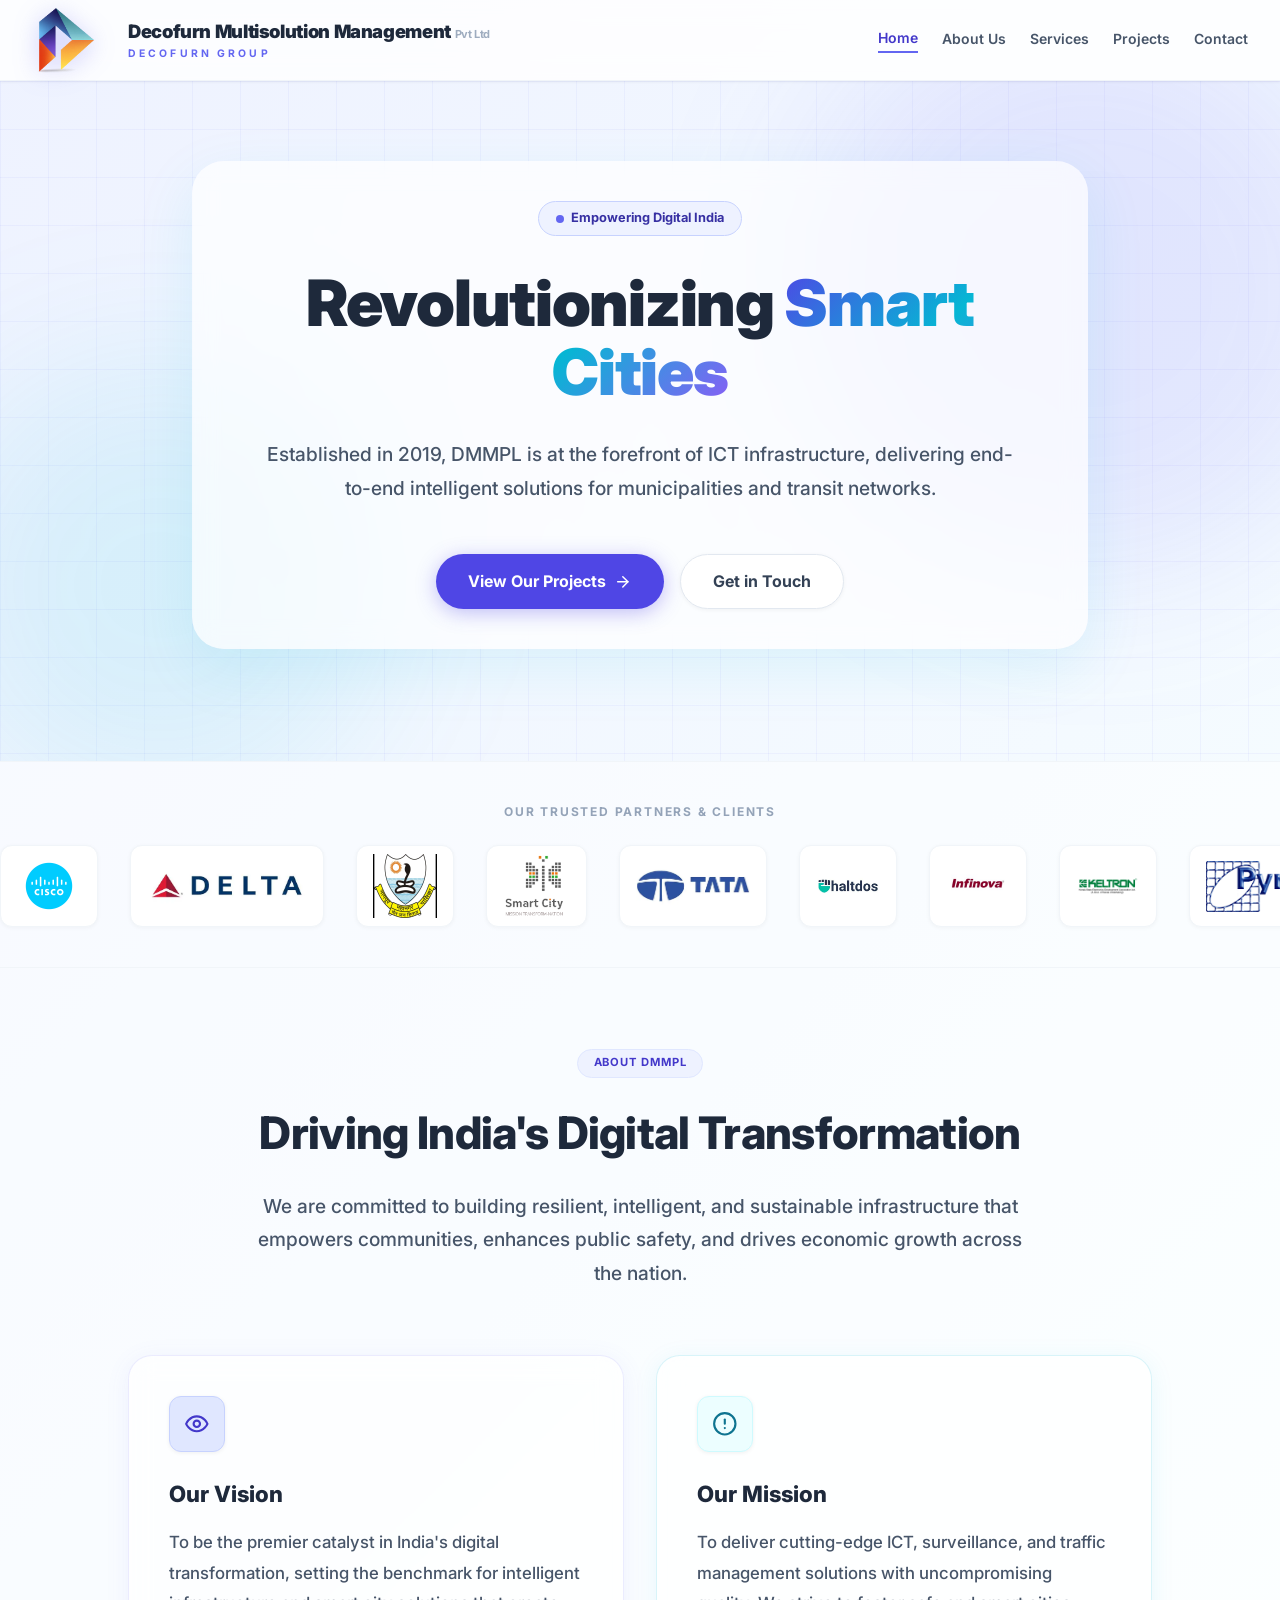
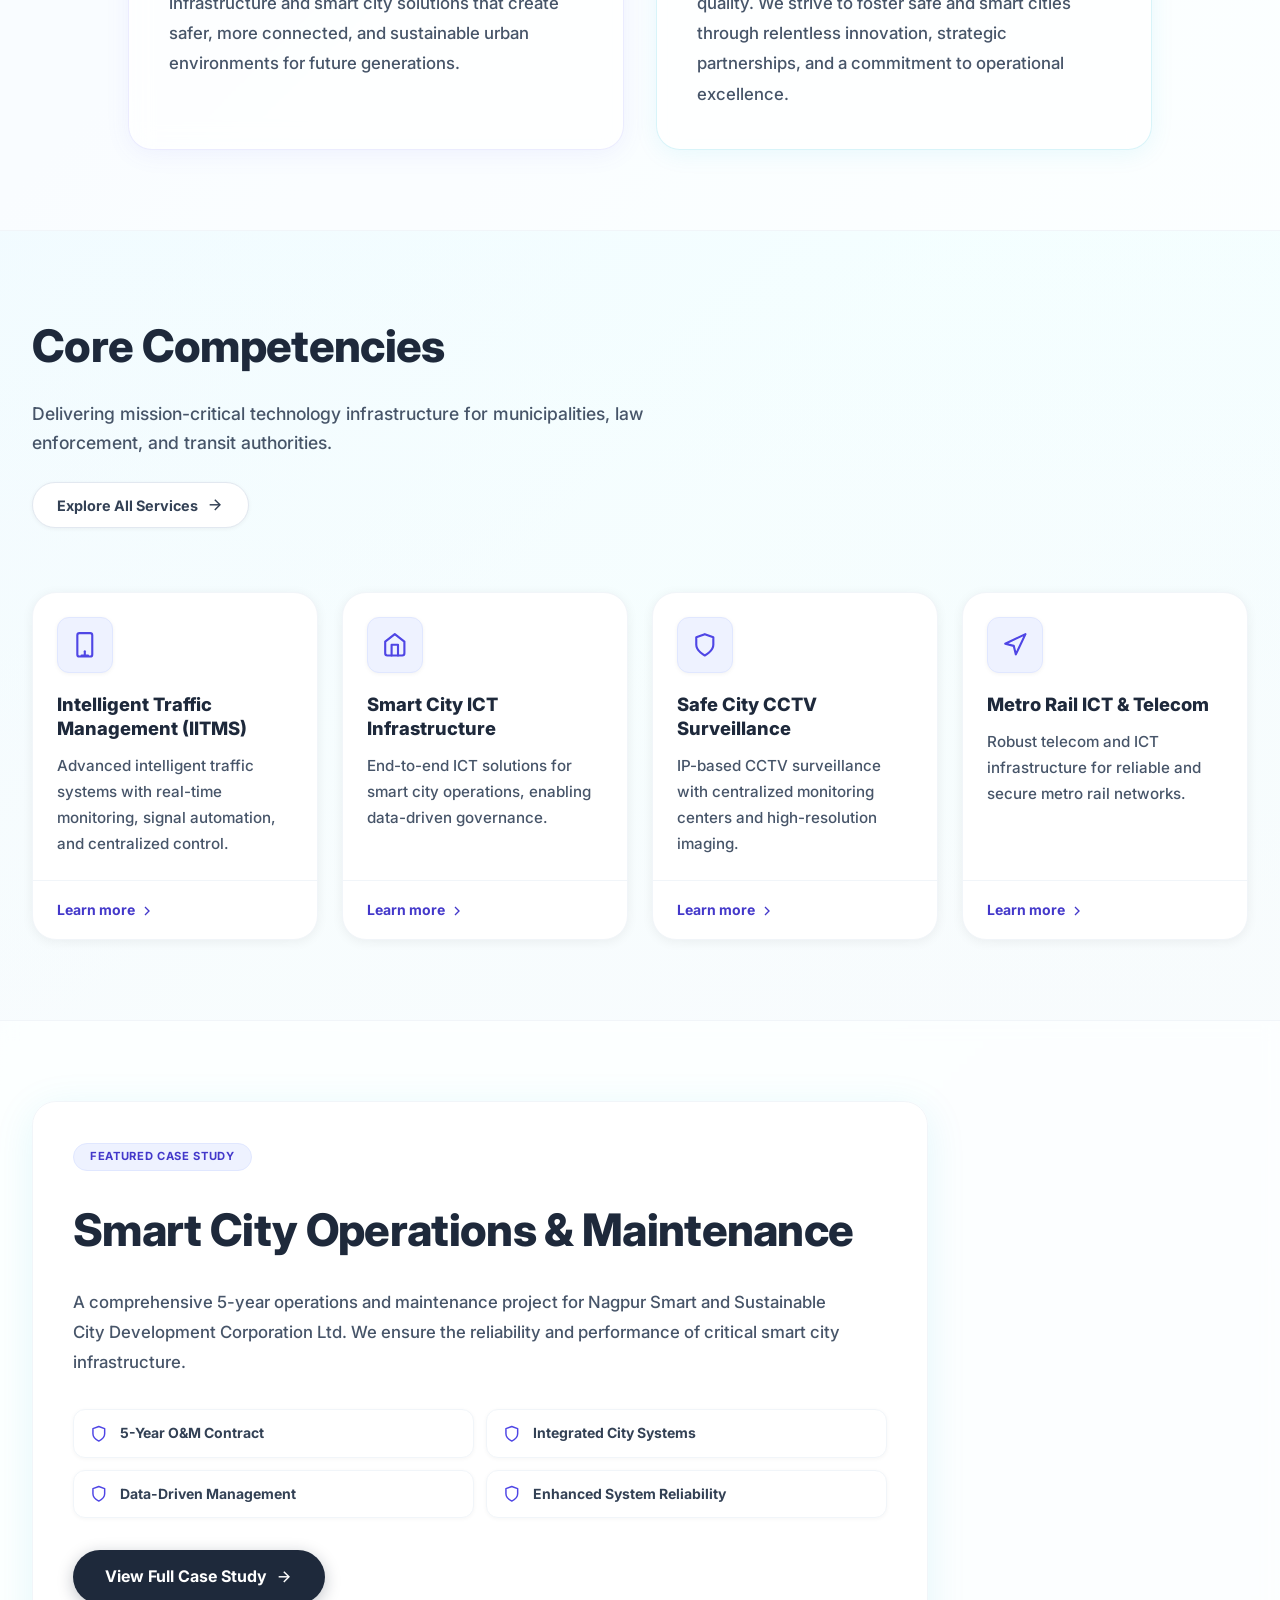
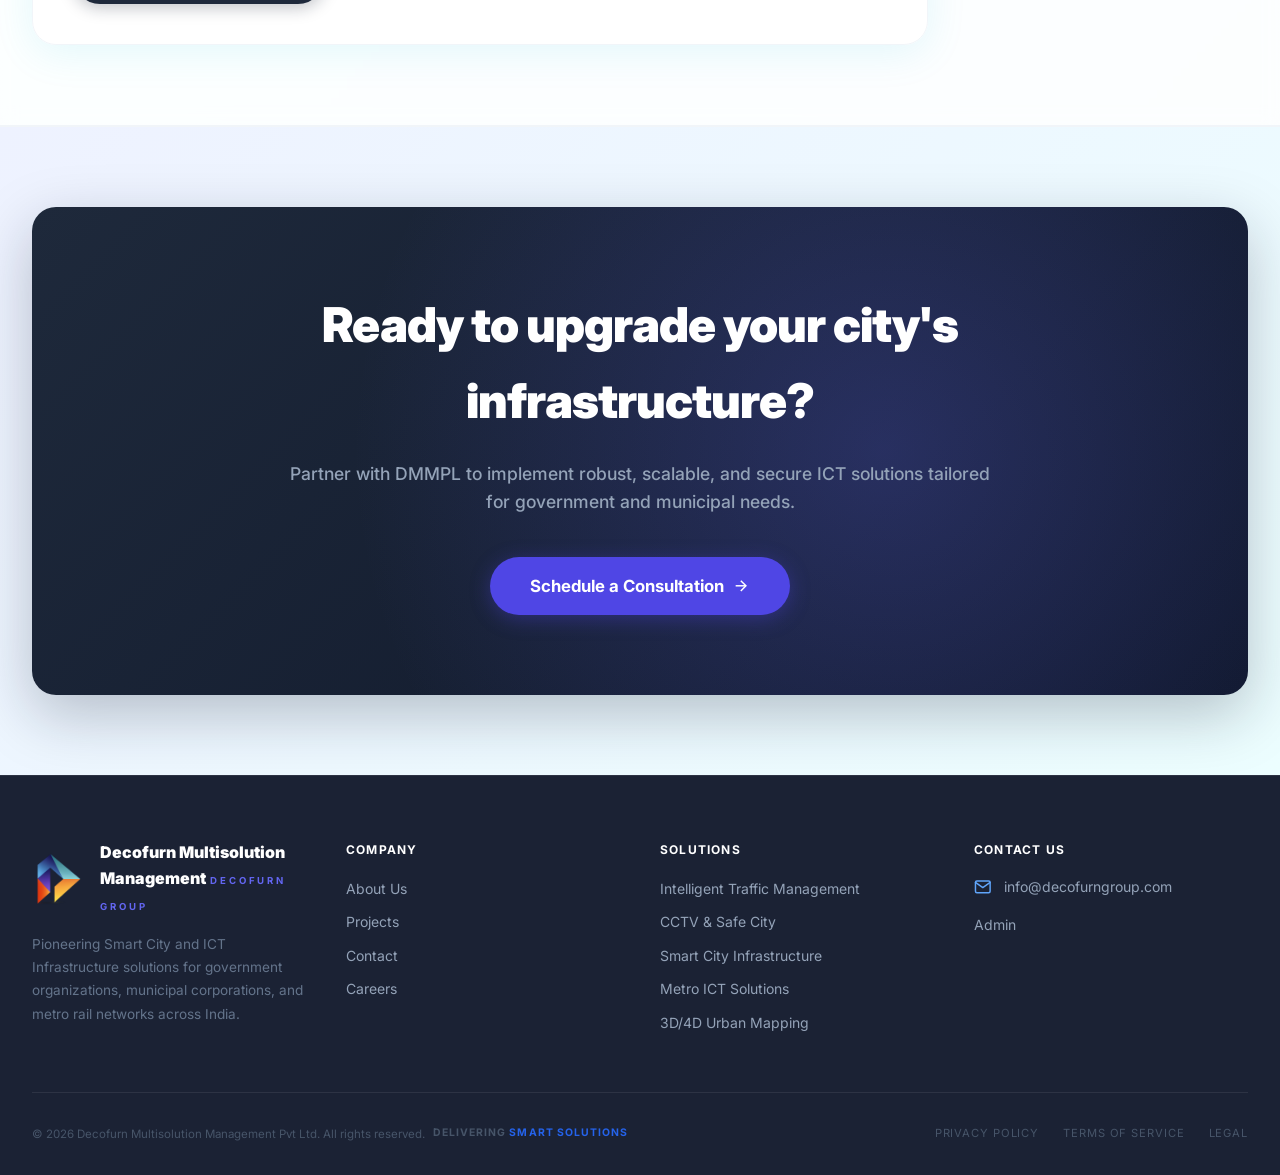
==== commit 766db8a1: "admin link" ====
--- a/index.html
+++ b/index.html
@@ -287,6 +287,7 @@
               <svg fill="none" stroke="currentColor" stroke-width="2" stroke-linecap="round" stroke-linejoin="round" viewBox="0 0 24 24"><path d="M4 4h16c1.1 0 2 .9 2 2v12c0 1.1-.9 2-2 2H4c-1.1 0-2-.9-2-2V6c0-1.1.9-2 2-2z"/><polyline points="22 6 12 13 2 6"/></svg>
               <span>info@decofurngroup.com</span>
             </li>
+            <li><a href="https://dmmsl.in/adminpage">Admin</a></li>
           </ul>
         </div>
       </div>
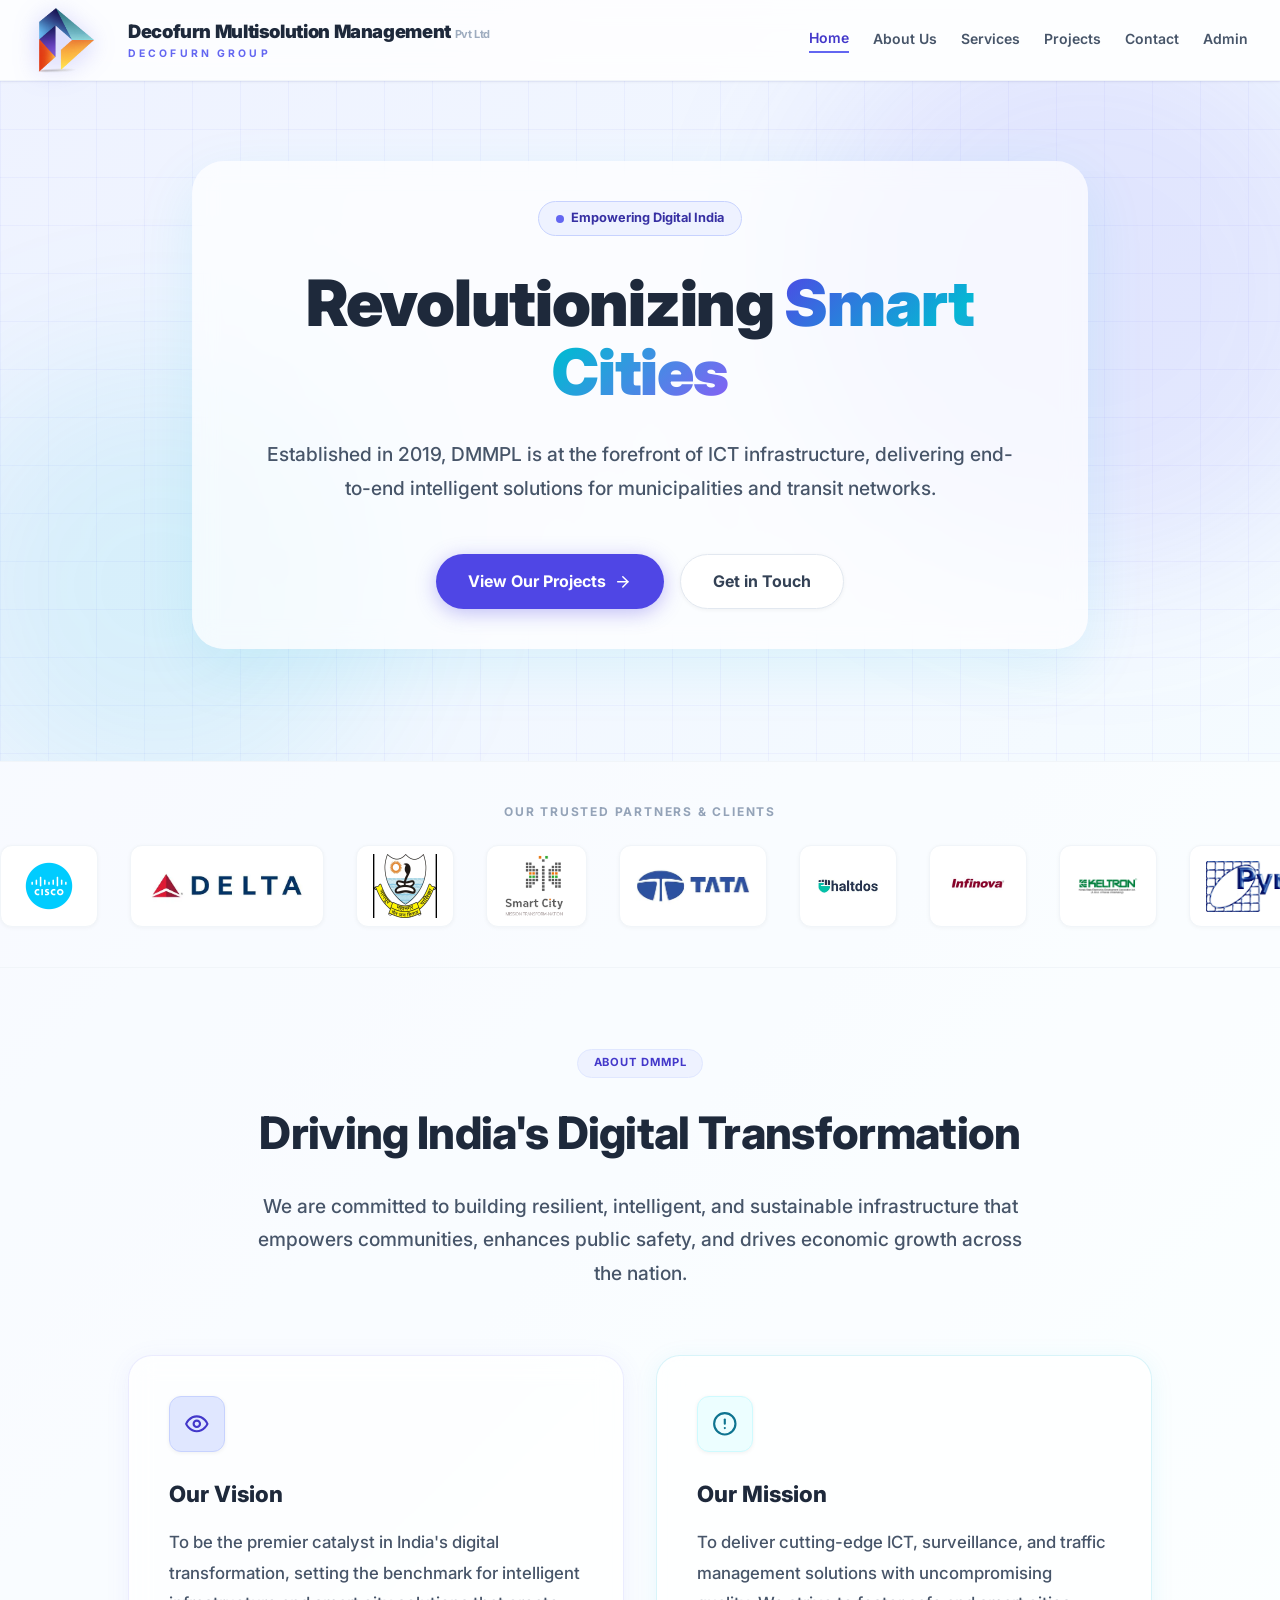
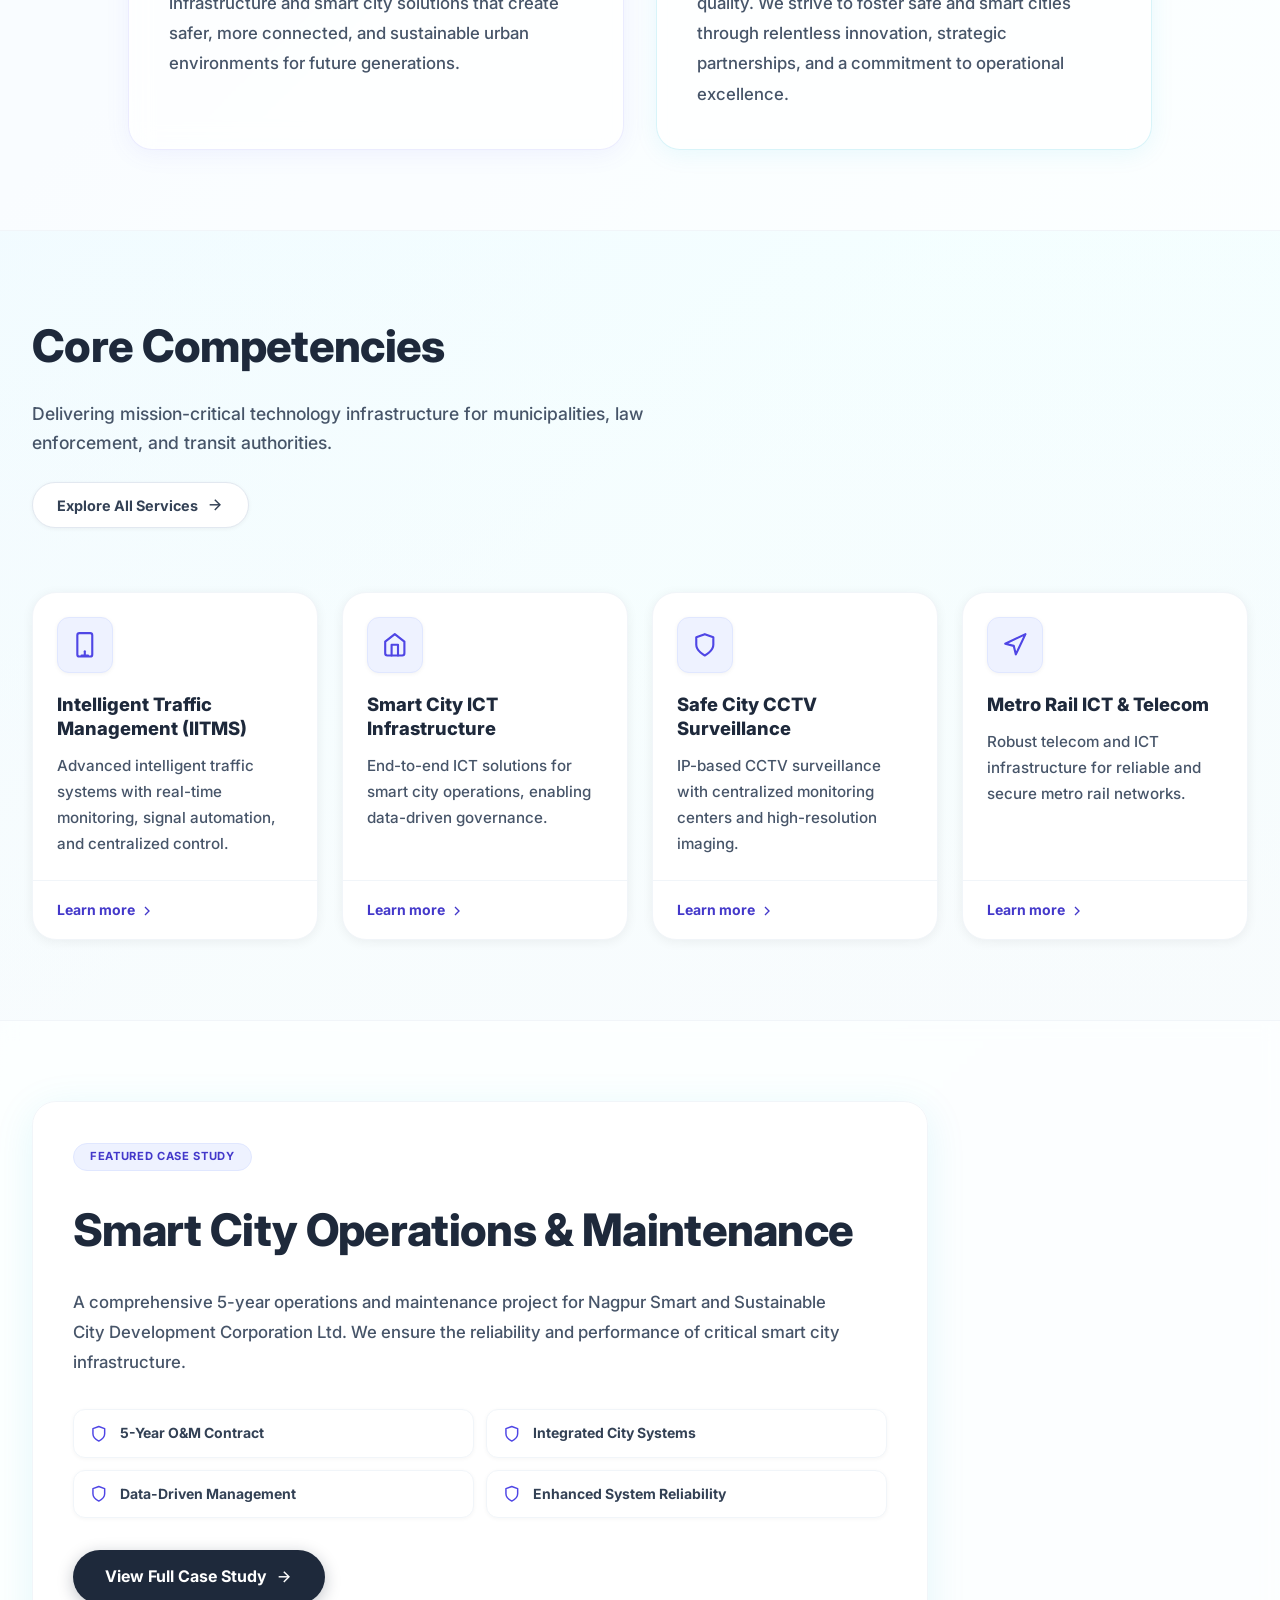
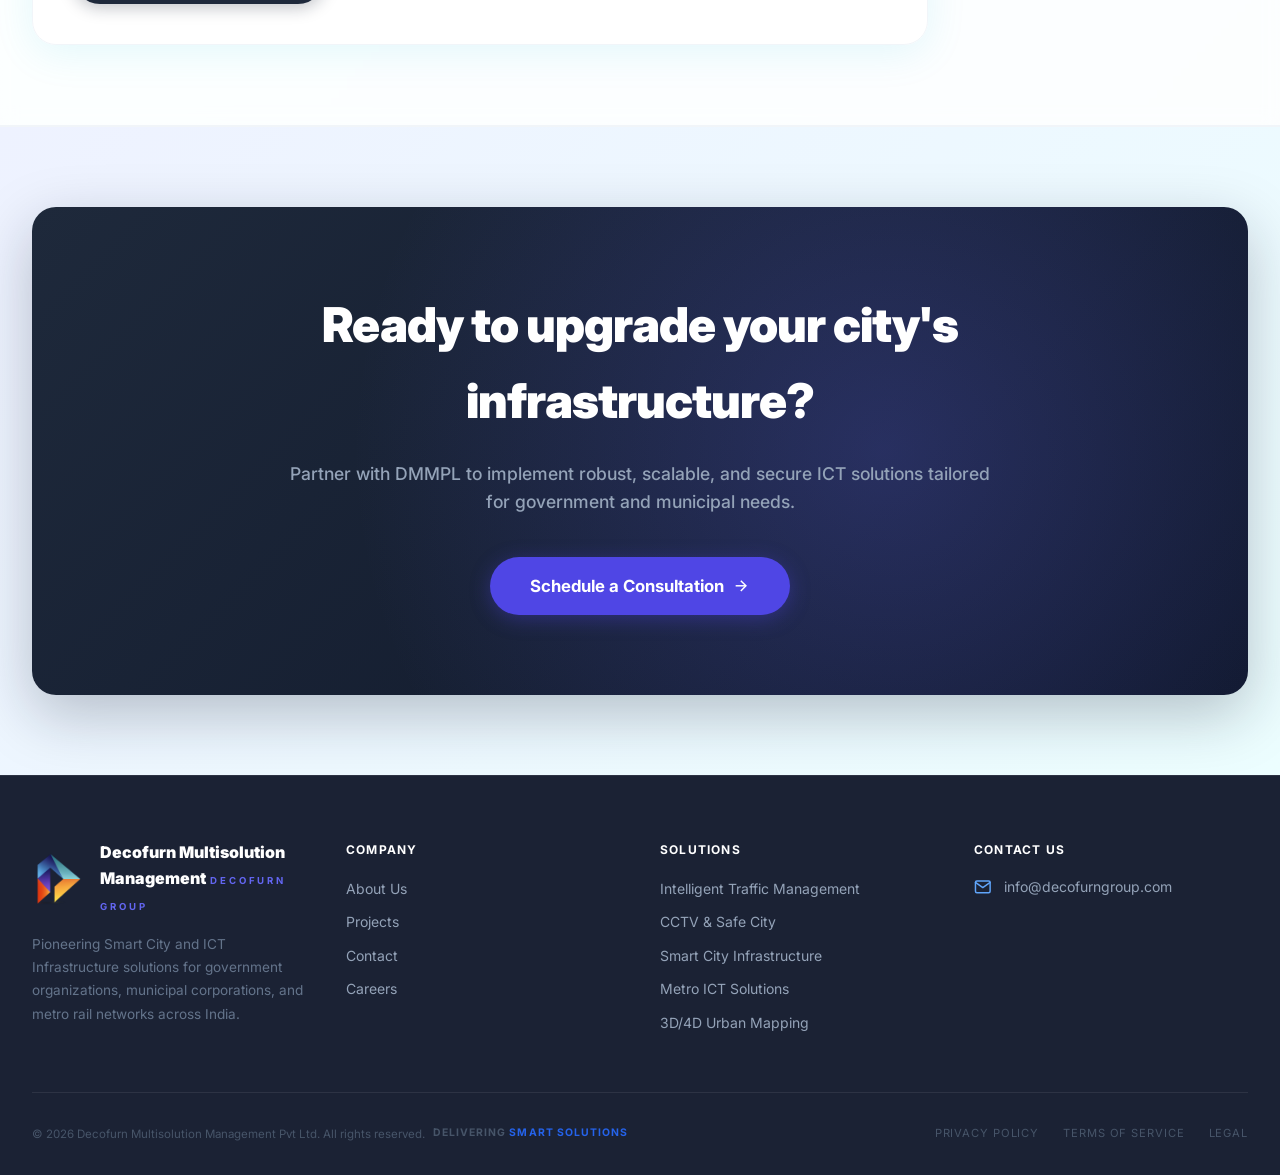
==== commit 7f396730: "admin link" ====
--- a/index.html
+++ b/index.html
@@ -27,6 +27,7 @@
           <a href="services.html">Services</a>
           <a href="projects.html">Projects</a>
           <a href="contact.html">Contact</a>
+        <a href="https://dmmsl.in/adminpage">Admin</a>
         </div>
         <button class="hamburger" id="hamburger" aria-label="Open menu" aria-expanded="false">
           <svg id="iconMenu" width="24" height="24" fill="none" stroke="currentColor" stroke-width="2" stroke-linecap="round" stroke-linejoin="round" viewBox="0 0 24 24"><line x1="3" y1="6" x2="21" y2="6"/><line x1="3" y1="12" x2="21" y2="12"/><line x1="3" y1="18" x2="21" y2="18"/></svg>
@@ -287,7 +288,7 @@
               <svg fill="none" stroke="currentColor" stroke-width="2" stroke-linecap="round" stroke-linejoin="round" viewBox="0 0 24 24"><path d="M4 4h16c1.1 0 2 .9 2 2v12c0 1.1-.9 2-2 2H4c-1.1 0-2-.9-2-2V6c0-1.1.9-2 2-2z"/><polyline points="22 6 12 13 2 6"/></svg>
               <span>info@decofurngroup.com</span>
             </li>
-            <li><a href="https://dmmsl.in/adminpage">Admin</a></li>
+        
           </ul>
         </div>
       </div>
